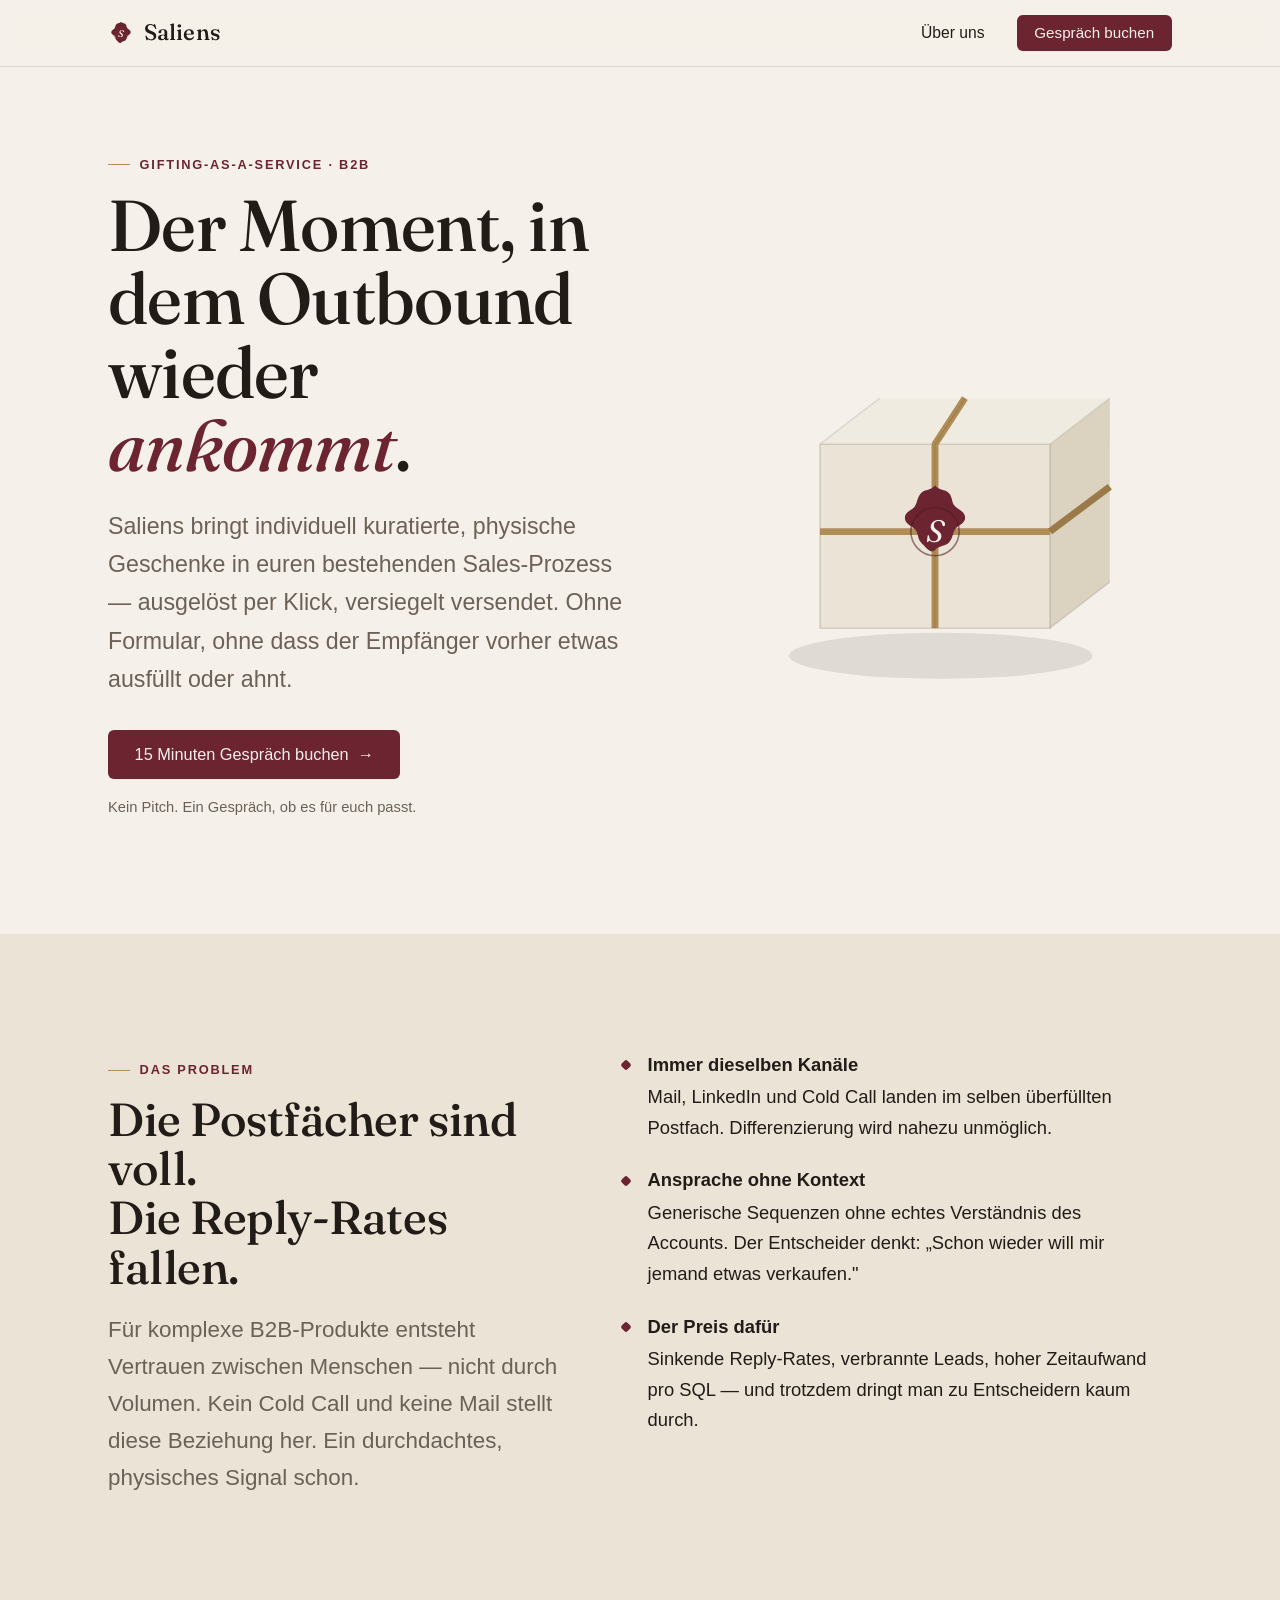
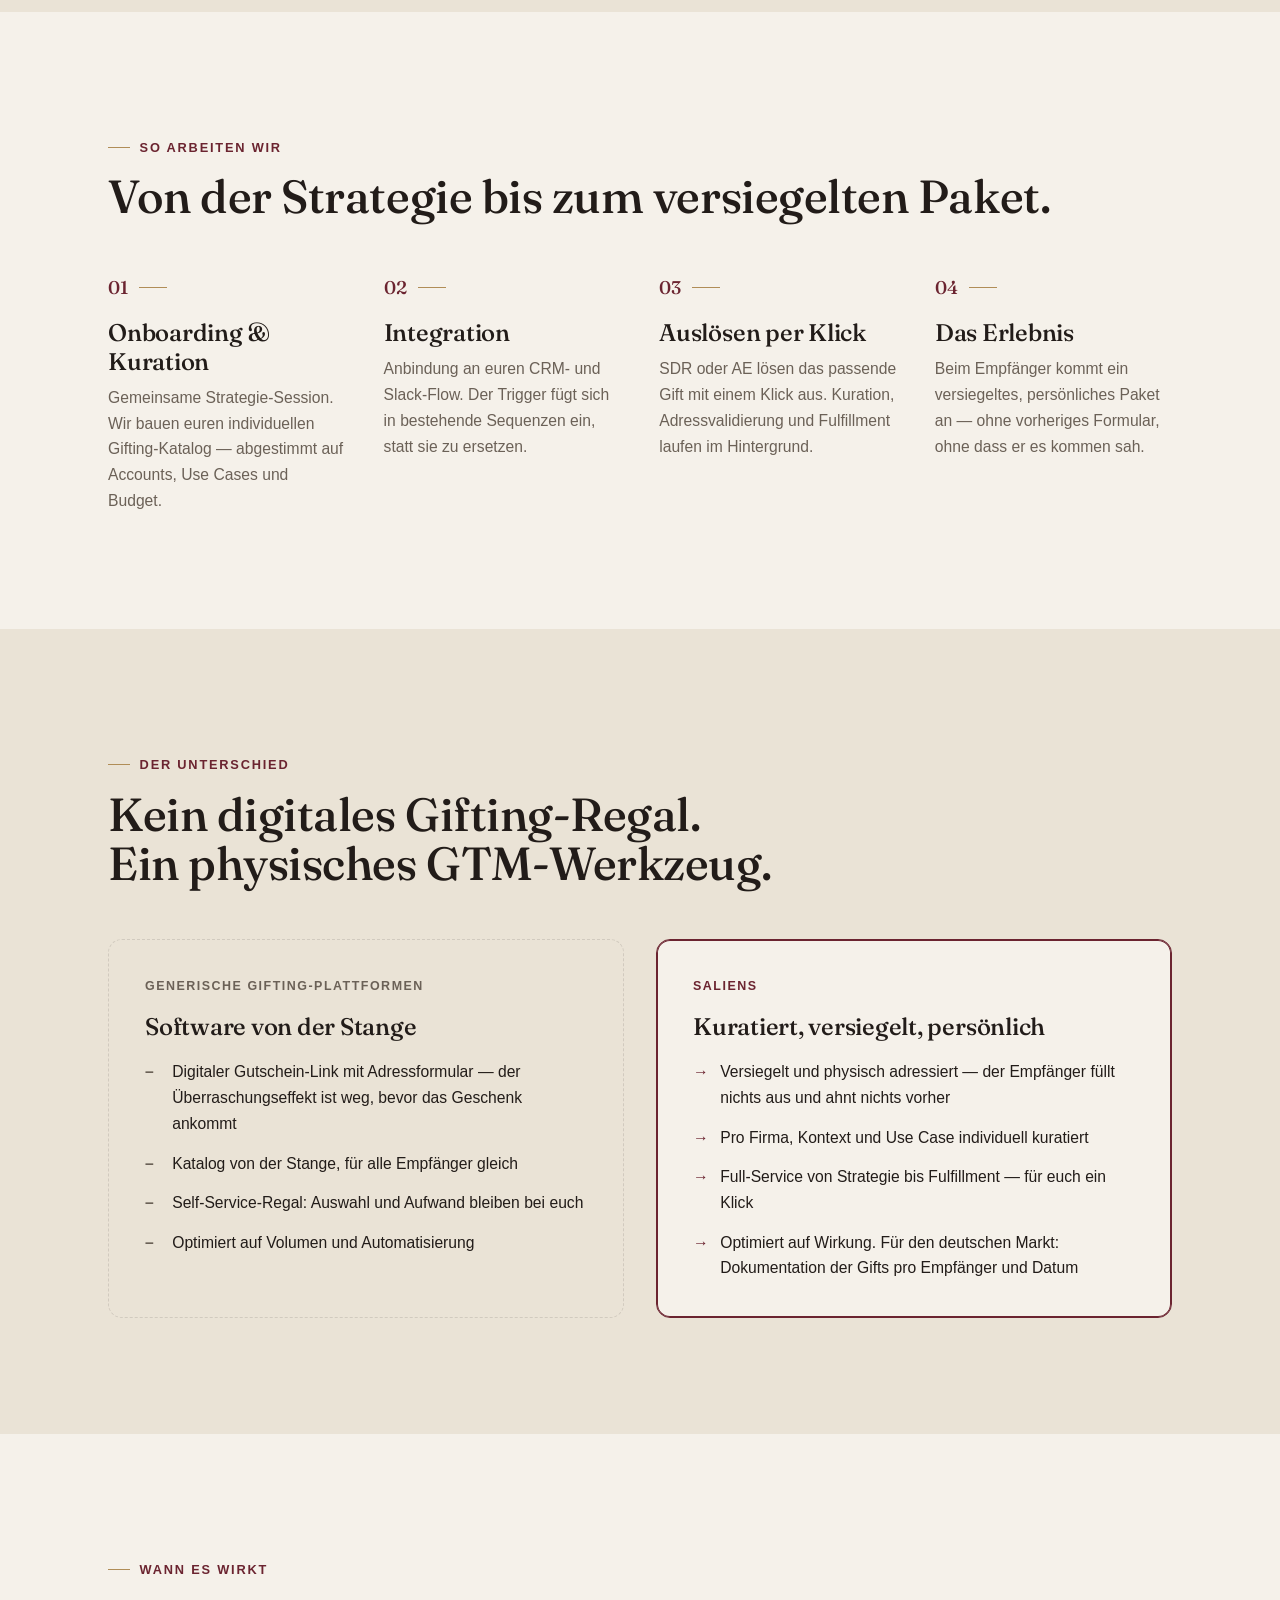
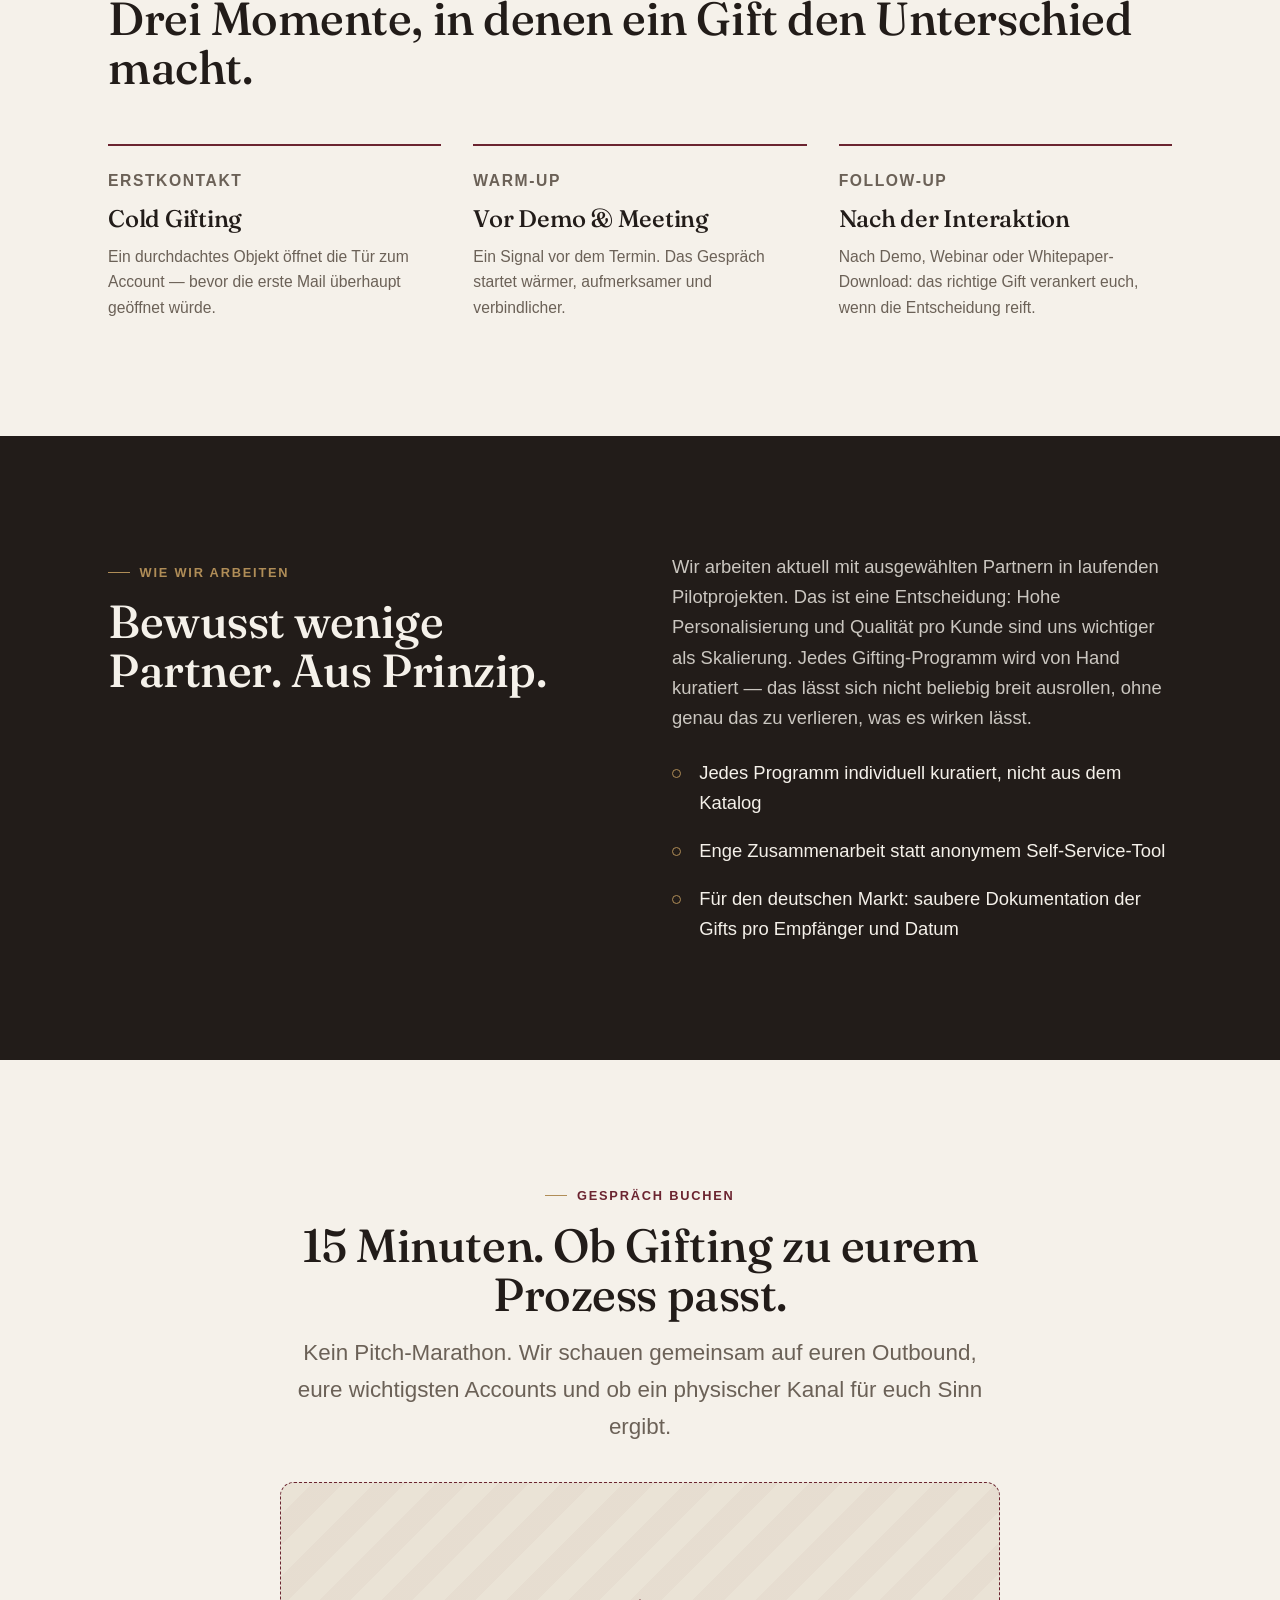
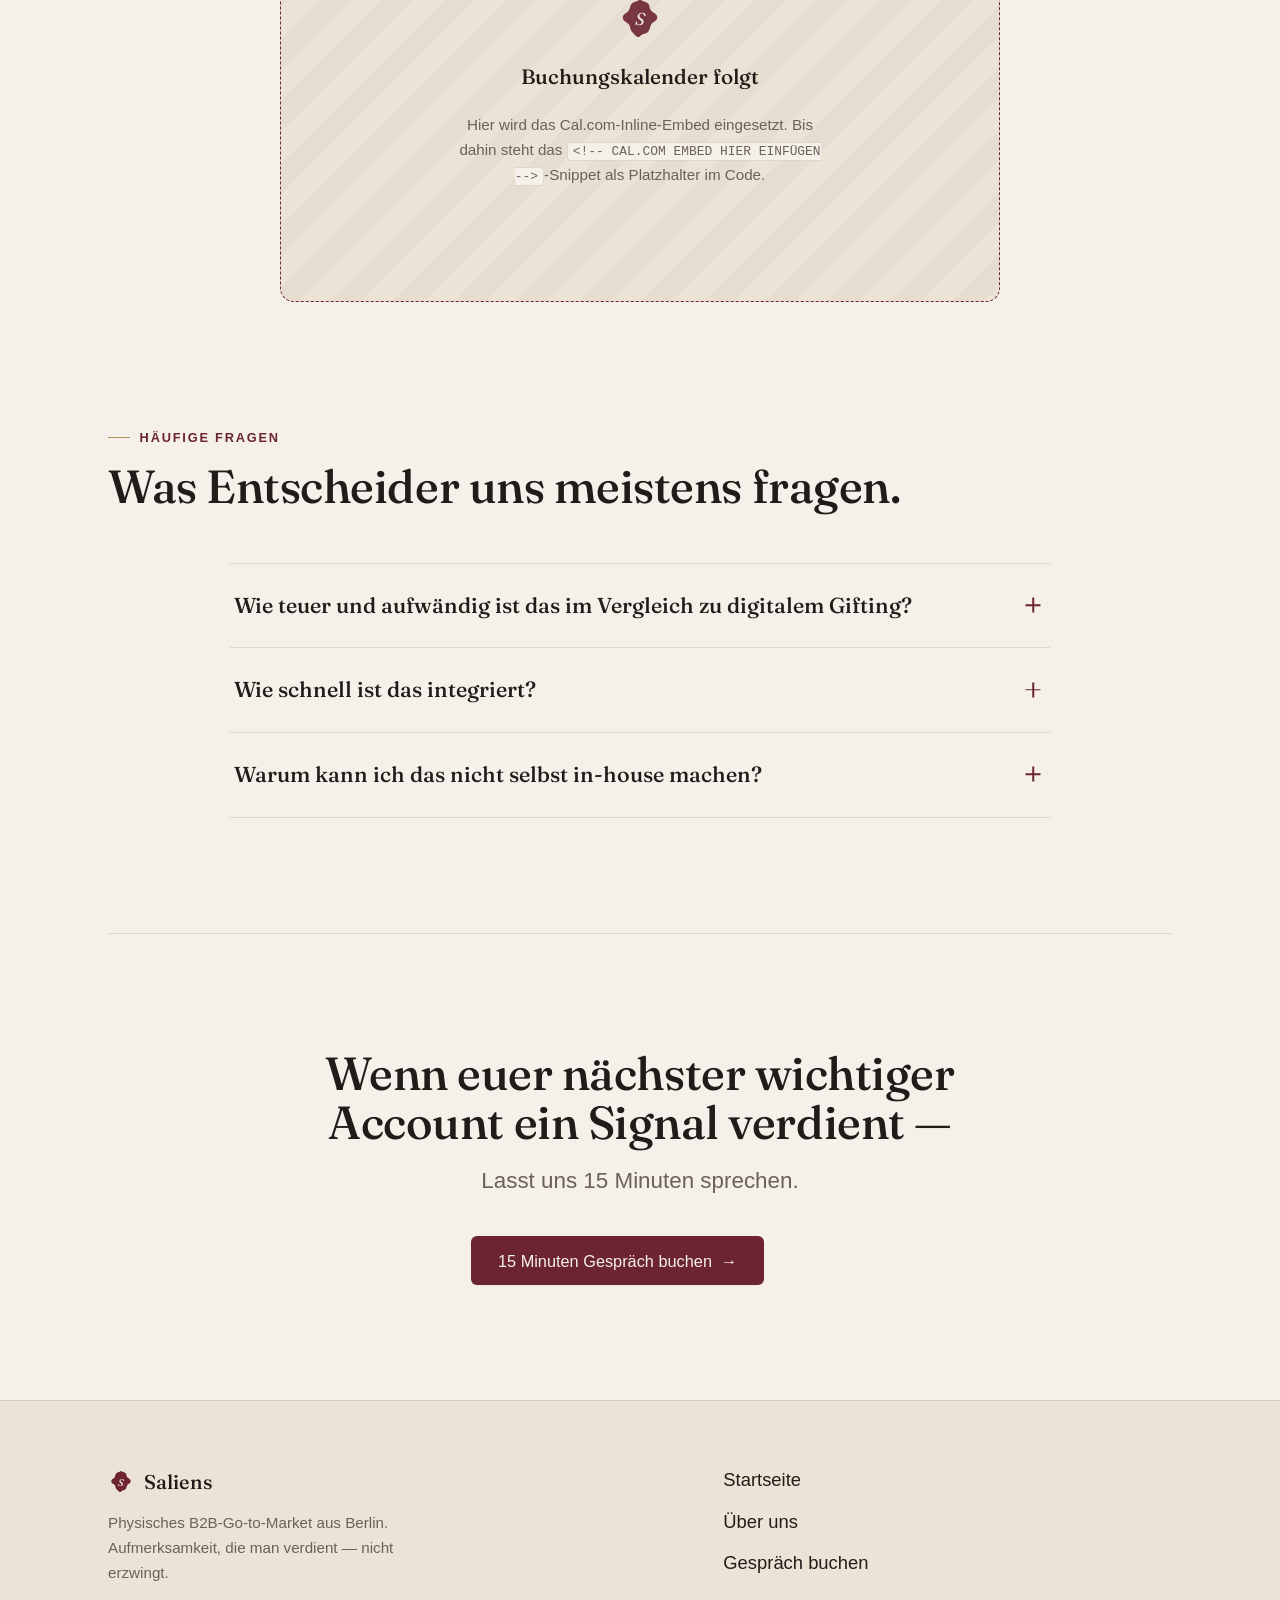
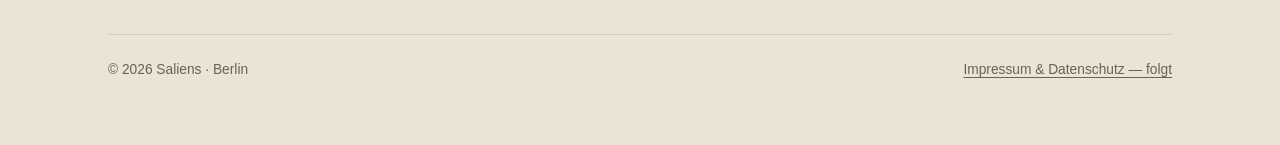
==== index.html @ 718ac308 "Saliens Gifting-as-a-Service Landingpage (statisch, noindex) - index.html: Landingpage mit Hero, Pro" ====
<!DOCTYPE html>
<html lang="de">
<head>
  <meta charset="UTF-8">
  <meta name="viewport" content="width=device-width, initial-scale=1">
  <meta name="robots" content="noindex,nofollow">
  <title>Saliens — Gifting-as-a-Service für B2B</title>
  <meta name="description" content="Individuell kuratierte, physische Geschenke, eingebettet in euren Sales-Prozess. Ausgelöst per Klick, versiegelt versendet — ohne Formular, ohne dass der Empfänger etwas ahnt.">

  <link rel="icon" href="favicon.svg" type="image/svg+xml">

  <!-- Fonts: Fraunces (Headlines) + General Sans (Body/CTA) -->
  <link rel="preconnect" href="https://fonts.googleapis.com">
  <link rel="preconnect" href="https://fonts.gstatic.com" crossorigin>
  <link rel="preconnect" href="https://api.fontshare.com">
  <link href="https://fonts.googleapis.com/css2?family=Fraunces:opsz,wght@9..144,400;9..144,500&display=swap" rel="stylesheet">
  <link href="https://api.fontshare.com/v2/css?f[]=general-sans@400,500,600&display=swap" rel="stylesheet">

  <link rel="stylesheet" href="styles.css">
</head>
<body>

  <!-- ============================================================ HEADER -->
  <header class="site-header">
    <div class="container site-header__inner">
      <a class="brand" href="/" aria-label="Saliens — Startseite">
        <svg class="brand__seal" viewBox="0 0 64 64" aria-hidden="true">
          <path fill="#6B2430" d="M32 4c3 4 8 3 11 6s2 8 5 11 8 4 8 9-6 6-8 9-2 8-5 11-8 2-11 6-8-3-11-6-2-8-5-11-8-4-8-9 6-6 8-9 2-8 5-11 8-2 11-6z"/>
          <circle cx="32" cy="32" r="19" fill="none" stroke="#4E1A23" stroke-width="1.4" opacity="0.5"/>
          <text x="32" y="41" text-anchor="middle" font-family="Fraunces, Georgia, serif" font-size="24" font-style="italic" fill="#F5F1EA">S</text>
        </svg>
        Saliens
      </a>
      <nav class="nav" aria-label="Hauptnavigation">
        <a class="nav__link nav__link--about" href="/about">Über uns</a>
        <a class="btn" href="#gespraech">Gespräch buchen</a>
      </nav>
    </div>
  </header>

  <main>

    <!-- ============================================================== HERO -->
    <section class="hero">
      <div class="container hero__grid">
        <div class="hero__content">
          <p class="eyebrow reveal reveal--1">Gifting-as-a-Service · B2B</p>
          <h1 class="hero__title reveal reveal--2">Der Moment, in dem Outbound wieder <span class="accent">ankommt</span>.</h1>
          <p class="hero__sub reveal reveal--3">
            Saliens bringt individuell kuratierte, physische Geschenke in euren
            bestehenden Sales-Prozess — ausgelöst per Klick, versiegelt versendet.
            Ohne Formular, ohne dass der Empfänger vorher etwas ausfüllt oder ahnt.
          </p>
          <div class="hero__actions reveal reveal--4">
            <a class="btn" href="#gespraech">
              15 Minuten Gespräch buchen
              <span class="btn-arrow" aria-hidden="true">→</span>
            </a>
            <p class="hero__note">Kein Pitch. Ein Gespräch, ob es für euch passt.</p>
          </div>
        </div>

        <!-- Signatur-Objekt: versiegeltes Kraftpaket (ersetzt Produktfoto,
             sobald echte Unboxing-Fotos vorliegen — siehe /assets-Hinweis) -->
        <div class="hero__figure reveal reveal--3" aria-hidden="true">
          <svg viewBox="0 0 400 400" xmlns="http://www.w3.org/2000/svg">
            <!-- Schatten -->
            <ellipse cx="205" cy="352" rx="132" ry="20" fill="#221C19" opacity="0.10"/>
            <!-- rechte Seitenfläche -->
            <path d="M300 168 L352 128 L352 288 L300 328 Z" fill="#DCD2C0"/>
            <!-- Deckelfläche -->
            <path d="M100 168 L152 128 L352 128 L300 168 Z" fill="#F0EBE0"/>
            <!-- Frontfläche -->
            <path d="M100 168 L300 168 L300 328 L100 328 Z" fill="#EAE3D6"/>
            <!-- Kanten -->
            <path d="M100 168 L300 168 L300 328 L100 328 Z" fill="none" stroke="#221C19" stroke-opacity="0.14" stroke-width="1.4"/>
            <path d="M300 168 L352 128 M300 328 L352 288 M100 168 L152 128" stroke="#221C19" stroke-opacity="0.10" stroke-width="1.4"/>
            <!-- Messing-Kordel: vertikal (Deckel + Front) -->
            <path d="M226 128 L200 168 L200 328" fill="none" stroke="#B08D57" stroke-width="6" stroke-linejoin="round"/>
            <path d="M226 128 L200 168 L200 328" fill="none" stroke="#9a7a48" stroke-width="1.4" stroke-opacity="0.6"/>
            <!-- Messing-Kordel: horizontal über Front -->
            <path d="M100 244 L300 244" fill="none" stroke="#B08D57" stroke-width="6"/>
            <path d="M300 244 L352 205" fill="none" stroke="#9a7a48" stroke-width="6"/>
            <!-- Wachssiegel am Kreuzungspunkt -->
            <g transform="translate(200 244)">
              <path fill="#6B2430" d="M0 -40c3.4 4.4 8.6 3.2 12 6.4s2.2 8.6 5.6 11.8 8.6 4.4 8.6 9.8-6.4 6.6-8.6 9.8-2.2 8.6-5.6 11.8-8.6 2.2-12 6.4-8.6-3.2-12-6.4-2.2-8.6-5.6-11.8-8.6-4.4-8.6-9.8 6.4-6.6 8.6-9.8 2.2-8.6 5.6-11.8 8.6-2 12-6.4z"/>
              <circle r="21" fill="none" stroke="#4E1A23" stroke-width="1.4" opacity="0.55"/>
              <text x="0" y="9" text-anchor="middle" font-family="Fraunces, Georgia, serif" font-size="27" font-style="italic" fill="#F5F1EA">S</text>
            </g>
          </svg>
        </div>
      </div>
    </section>

    <!-- ==================================================== PROBLEM-FRAMING -->
    <section class="problem">
      <div class="container">
        <div class="problem__grid">
          <div class="section-head" style="margin:0">
            <p class="eyebrow">Das Problem</p>
            <h2>Die Postfächer sind voll.<br>Die Reply-Rates fallen.</h2>
            <p class="lede" style="margin-top:1.25rem">
              Für komplexe B2B-Produkte entsteht Vertrauen zwischen Menschen —
              nicht durch Volumen. Kein Cold Call und keine Mail stellt diese
              Beziehung her. Ein durchdachtes, physisches Signal schon.
            </p>
          </div>
          <ul class="problem__list">
            <li>
              <strong>Immer dieselben Kanäle</strong>
              Mail, LinkedIn und Cold Call landen im selben überfüllten Postfach. Differenzierung wird nahezu unmöglich.
            </li>
            <li>
              <strong>Ansprache ohne Kontext</strong>
              Generische Sequenzen ohne echtes Verständnis des Accounts. Der Entscheider denkt: „Schon wieder will mir jemand etwas verkaufen."
            </li>
            <li>
              <strong>Der Preis dafür</strong>
              Sinkende Reply-Rates, verbrannte Leads, hoher Zeitaufwand pro SQL — und trotzdem dringt man zu Entscheidern kaum durch.
            </li>
          </ul>
        </div>
      </div>
    </section>

    <!-- ======================================================= HOW IT WORKS -->
    <section class="section" id="ablauf">
      <div class="container">
        <div class="section-head">
          <p class="eyebrow">So arbeiten wir</p>
          <h2>Von der Strategie bis zum versiegelten Paket.</h2>
        </div>
        <ol class="steps">
          <li class="step">
            <div class="step__num">01</div>
            <h3>Onboarding &amp; Kuration</h3>
            <p>Gemeinsame Strategie-Session. Wir bauen euren individuellen Gifting-Katalog — abgestimmt auf Accounts, Use Cases und Budget.</p>
          </li>
          <li class="step">
            <div class="step__num">02</div>
            <h3>Integration</h3>
            <p>Anbindung an euren CRM- und Slack-Flow. Der Trigger fügt sich in bestehende Sequenzen ein, statt sie zu ersetzen.</p>
          </li>
          <li class="step">
            <div class="step__num">03</div>
            <h3>Auslösen per Klick</h3>
            <p>SDR oder AE lösen das passende Gift mit einem Klick aus. Kuration, Adressvalidierung und Fulfillment laufen im Hintergrund.</p>
          </li>
          <li class="step">
            <div class="step__num">04</div>
            <h3>Das Erlebnis</h3>
            <p>Beim Empfänger kommt ein versiegeltes, persönliches Paket an — ohne vorheriges Formular, ohne dass er es kommen sah.</p>
          </li>
        </ol>
      </div>
    </section>

    <!-- ===================================================== DIFFERENZIERUNG -->
    <section class="compare">
      <div class="container">
        <div class="section-head">
          <p class="eyebrow">Der Unterschied</p>
          <h2>Kein digitales Gifting-Regal.<br>Ein physisches GTM-Werkzeug.</h2>
        </div>
        <div class="compare__grid">
          <div class="compare__card compare__card--them">
            <span class="compare__tag">Generische Gifting-Plattformen</span>
            <h3>Software von der Stange</h3>
            <ul class="compare__points">
              <li>Digitaler Gutschein-Link mit Adressformular — der Überraschungseffekt ist weg, bevor das Geschenk ankommt</li>
              <li>Katalog von der Stange, für alle Empfänger gleich</li>
              <li>Self-Service-Regal: Auswahl und Aufwand bleiben bei euch</li>
              <li>Optimiert auf Volumen und Automatisierung</li>
            </ul>
          </div>
          <div class="compare__card compare__card--us">
            <span class="compare__tag">Saliens</span>
            <h3>Kuratiert, versiegelt, persönlich</h3>
            <ul class="compare__points">
              <li>Versiegelt und physisch adressiert — der Empfänger füllt nichts aus und ahnt nichts vorher</li>
              <li>Pro Firma, Kontext und Use Case individuell kuratiert</li>
              <li>Full-Service von Strategie bis Fulfillment — für euch ein Klick</li>
              <li>Optimiert auf Wirkung. Für den deutschen Markt: Dokumentation der Gifts pro Empfänger und Datum</li>
            </ul>
          </div>
        </div>
      </div>
    </section>

    <!-- ========================================================== USE CASES -->
    <section class="section" id="use-cases">
      <div class="container">
        <div class="section-head">
          <p class="eyebrow">Wann es wirkt</p>
          <h2>Drei Momente, in denen ein Gift den Unterschied macht.</h2>
        </div>
        <ul class="cases">
          <li class="case">
            <p class="case__kicker">Erstkontakt</p>
            <h3>Cold Gifting</h3>
            <p>Ein durchdachtes Objekt öffnet die Tür zum Account — bevor die erste Mail überhaupt geöffnet würde.</p>
          </li>
          <li class="case">
            <p class="case__kicker">Warm-up</p>
            <h3>Vor Demo &amp; Meeting</h3>
            <p>Ein Signal vor dem Termin. Das Gespräch startet wärmer, aufmerksamer und verbindlicher.</p>
          </li>
          <li class="case">
            <p class="case__kicker">Follow-up</p>
            <h3>Nach der Interaktion</h3>
            <p>Nach Demo, Webinar oder Whitepaper-Download: das richtige Gift verankert euch, wenn die Entscheidung reift.</p>
          </li>
        </ul>
      </div>
    </section>

    <!-- ============================================================== PROOF -->
    <section class="proof">
      <div class="container">
        <div class="proof__grid">
          <div class="section-head" style="margin:0">
            <p class="eyebrow">Wie wir arbeiten</p>
            <h2>Bewusst wenige Partner. Aus Prinzip.</h2>
          </div>
          <div>
            <p>
              Wir arbeiten aktuell mit ausgewählten Partnern in laufenden Pilotprojekten.
              Das ist eine Entscheidung: Hohe Personalisierung und Qualität pro Kunde sind
              uns wichtiger als Skalierung. Jedes Gifting-Programm wird von Hand kuratiert —
              das lässt sich nicht beliebig breit ausrollen, ohne genau das zu verlieren,
              was es wirken lässt.
            </p>
            <ul class="proof__points">
              <li>Jedes Programm individuell kuratiert, nicht aus dem Katalog</li>
              <li>Enge Zusammenarbeit statt anonymem Self-Service-Tool</li>
              <li>Für den deutschen Markt: saubere Dokumentation der Gifts pro Empfänger und Datum</li>
            </ul>
          </div>
        </div>
      </div>
    </section>

    <!-- ===================================================== ANGEBOT / CTA -->
    <section class="section cta" id="gespraech">
      <div class="container">
        <div class="cta__inner">
          <p class="eyebrow" style="justify-content:center">Gespräch buchen</p>
          <h2>15 Minuten. Ob Gifting zu eurem Prozess passt.</h2>
          <p class="lede">
            Kein Pitch-Marathon. Wir schauen gemeinsam auf euren Outbound, eure
            wichtigsten Accounts und ob ein physischer Kanal für euch Sinn ergibt.
          </p>
        </div>

        <!-- ============================================================= -->
        <!-- CAL.COM EMBED HIER EINFÜGEN                                    -->
        <!-- Den folgenden Platzhalter-Container komplett durch das echte  -->
        <!-- Cal.com-Embed-Snippet ersetzen, sobald der Account steht.     -->
        <!-- (Inline-Embed empfohlen, damit die Buchung ohne Klick sichtbar -->
        <!--  auf der Seite liegt.) Derselbe Embed gehört auch auf          -->
        <!--  about.html an die dortige CTA-Stelle.                         -->
        <!-- ============================================================= -->
        <div class="cal-embed" id="cal-placeholder" role="note" aria-label="Buchungskalender – wird nachgereicht">
          <svg class="cal-embed__seal" viewBox="0 0 64 64" aria-hidden="true">
            <path fill="#6B2430" d="M32 4c3 4 8 3 11 6s2 8 5 11 8 4 8 9-6 6-8 9-2 8-5 11-8 2-11 6-8-3-11-6-2-8-5-11-8-4-8-9 6-6 8-9 2-8 5-11 8-2 11-6z"/>
            <text x="32" y="41" text-anchor="middle" font-family="Fraunces, Georgia, serif" font-size="24" font-style="italic" fill="#F5F1EA">S</text>
          </svg>
          <span class="cal-embed__title">Buchungskalender folgt</span>
          <p>Hier wird das Cal.com-Inline-Embed eingesetzt. Bis dahin steht das <code>&lt;!-- CAL.COM EMBED HIER EINFÜGEN --&gt;</code>-Snippet als Platzhalter im Code.</p>
        </div>
      </div>
    </section>

    <!-- ================================================================ FAQ -->
    <section class="section" id="faq">
      <div class="container">
        <div class="section-head">
          <p class="eyebrow">Häufige Fragen</p>
          <h2>Was Entscheider uns meistens fragen.</h2>
        </div>
        <div class="faq">
          <details class="faq__item">
            <summary class="faq__q">
              Wie teuer und aufwändig ist das im Vergleich zu digitalem Gifting?
              <span class="faq__icon" aria-hidden="true"></span>
            </summary>
            <div class="faq__a">
              <p>
                Für euren SDR oder AE ist es deutlich weniger aufwändig: kein Geschenk
                auswählen, kein digitaler Link, den jemand versenden muss. Ein Klick als
                Signal reicht — alles andere, von der Kuration über die Adressvalidierung
                bis zum Fulfillment, läuft im Hintergrund bei uns.
              </p>
            </div>
          </details>
          <details class="faq__item">
            <summary class="faq__q">
              Wie schnell ist das integriert?
              <span class="faq__icon" aria-hidden="true"></span>
            </summary>
            <div class="faq__a">
              <p>
                Das Onboarding dauert typischerweise wenige Tage. Das größte Bottleneck
                ist gelegentlich das Sourcing einzelner Gift-Bestandteile — besonders bei
                individuellen Personalisierungen kann das ein bis zwei Wochen brauchen.
                Der Trigger selbst ist schnell an euren bestehenden Flow angebunden.
              </p>
            </div>
          </details>
          <details class="faq__item">
            <summary class="faq__q">
              Warum kann ich das nicht selbst in-house machen?
              <span class="faq__icon" aria-hidden="true"></span>
            </summary>
            <div class="faq__a">
              <p>
                Könnt ihr natürlich. Erfahrungsgemäß ist Gifting für viele Unternehmen
                aber ein langer, nerviger Prozess, für den intern keine Kapazität da ist.
                Unser bestehendes Playbook und die Integration geben eurem Vertrieb und
                Marketing die Zeit zurück für die Kernarbeit — das Verkaufen selbst.
              </p>
            </div>
          </details>
        </div>
      </div>
    </section>

    <!-- ========================================================= SCHLUSS-CTA -->
    <section class="section cta" style="padding-top:0">
      <div class="container">
        <hr class="rule" style="margin-bottom:var(--section-y)">
        <div class="cta__inner">
          <h2>Wenn euer nächster wichtiger Account ein Signal verdient —</h2>
          <p class="lede">Lasst uns 15 Minuten sprechen.</p>
          <p style="margin-top:2rem">
            <a class="btn" href="#gespraech">
              15 Minuten Gespräch buchen
              <span class="btn-arrow" aria-hidden="true">→</span>
            </a>
          </p>
        </div>
      </div>
    </section>

  </main>

  <!-- ============================================================== FOOTER -->
  <footer class="site-footer">
    <div class="container">
      <div class="site-footer__grid">
        <div>
          <a class="brand" href="/" aria-label="Saliens — Startseite">
            <svg class="brand__seal" viewBox="0 0 64 64" aria-hidden="true">
              <path fill="#6B2430" d="M32 4c3 4 8 3 11 6s2 8 5 11 8 4 8 9-6 6-8 9-2 8-5 11-8 2-11 6-8-3-11-6-2-8-5-11-8-4-8-9 6-6 8-9 2-8 5-11 8-2 11-6z"/>
              <text x="32" y="41" text-anchor="middle" font-family="Fraunces, Georgia, serif" font-size="24" font-style="italic" fill="#F5F1EA">S</text>
            </svg>
            Saliens
          </a>
          <p class="footer__tag">Physisches B2B-Go-to-Market aus Berlin. Aufmerksamkeit, die man verdient — nicht erzwingt.</p>
        </div>
        <nav class="footer__nav" aria-label="Footer-Navigation">
          <a href="/">Startseite</a>
          <a href="/about">Über uns</a>
          <a href="#gespraech">Gespräch buchen</a>
        </nav>
      </div>
      <div class="footer__legal">
        <span>© <span data-year>2026</span> Saliens · Berlin</span>
        <!-- TODO(Max prüfen): Impressum/Datenschutz-Link ergänzen, sobald die
             Rechtstexte stehen — für eine öffentlich erreichbare Seite in DE Pflicht. -->
        <span><a href="#" aria-disabled="true">Impressum &amp; Datenschutz — folgt</a></span>
      </div>
    </div>
  </footer>

  <script src="app.js"></script>
</body>
</html>
---- styles.css ----
/* =========================================================================
   Saliens — Gifting-as-a-Service · Design System
   Palette abgeleitet aus der physischen Gifting-Metapher:
   Naturpapier/Karton = Verpackung, Siegellack = Wachssiegel, Messing = Band.
   ========================================================================= */

:root {
  /* Farben */
  --paper:      #F5F1EA;  /* Haupt-Hintergrund */
  --karton:     #EAE3D6;  /* dezente Flächen, sekundäre Karten */
  --ink:        #221C19;  /* Haupttext */
  --ink-soft:   #6b6157;  /* Sekundärtext (AA-geprüft, ~5.4:1 auf Paper) */
  --wax:        #6B2430;  /* Primärakzent: CTA, Links, Hervorhebung */
  --wax-deep:   #4E1A23;  /* Hover für Siegellack */
  --brass:      #B08D57;  /* Sekundärakzent, sehr sparsam, nur Details */

  --hairline:   rgba(34, 28, 25, 0.12);
  --hairline-strong: rgba(34, 28, 25, 0.20);

  /* Typografie */
  --serif: "Fraunces", Georgia, "Times New Roman", serif;
  --sans:  "General Sans", -apple-system, BlinkMacSystemFont, "Segoe UI", Helvetica, Arial, sans-serif;

  /* Maße */
  --measure: 66ch;
  --container: 1160px;
  --radius: 6px;
  --radius-lg: 14px;

  /* Fließende Section-Abstände */
  --section-y: clamp(4.5rem, 9vw, 8.5rem);
  --gap: clamp(1.5rem, 3vw, 2.5rem);
}

/* ------------------------------------------------------------------ Reset */
*, *::before, *::after { box-sizing: border-box; }
html { -webkit-text-size-adjust: 100%; scroll-behavior: smooth; }
@media (prefers-reduced-motion: reduce) {
  html { scroll-behavior: auto; }
}

body {
  margin: 0;
  background: var(--paper);
  color: var(--ink);
  font-family: var(--sans);
  font-size: clamp(1.02rem, 0.98rem + 0.25vw, 1.15rem);
  line-height: 1.65;
  font-weight: 400;
  -webkit-font-smoothing: antialiased;
  text-rendering: optimizeLegibility;
}

img, svg { display: block; max-width: 100%; }
h1, h2, h3 { margin: 0; font-weight: 500; }

/* --------------------------------------------------------------- Headings */
h1, h2, h3 {
  font-family: var(--serif);
  font-optical-sizing: auto;
  letter-spacing: -0.01em;
  color: var(--ink);
  line-height: 1.08;
}
h1 {
  font-size: clamp(2.5rem, 1.6rem + 4vw, 4.5rem);
  font-weight: 500;
  line-height: 1.02;
}
h2 {
  font-size: clamp(1.85rem, 1.3rem + 2.4vw, 2.9rem);
  line-height: 1.06;
}
h3 {
  font-size: clamp(1.2rem, 1.05rem + 0.7vw, 1.5rem);
  line-height: 1.2;
}

p { margin: 0 0 1.1rem; max-width: var(--measure); }
p:last-child { margin-bottom: 0; }

a { color: var(--wax); text-decoration-thickness: 1px; text-underline-offset: 3px; }
a:hover { color: var(--wax-deep); }

strong { font-weight: 600; }

/* ----------------------------------------------------------------- Layout */
.container {
  width: 100%;
  max-width: var(--container);
  margin-inline: auto;
  padding-inline: clamp(1.25rem, 5vw, 3rem);
}

.section { padding-block: var(--section-y); }
.section + .section { padding-top: 0; }

.section-head { margin-bottom: clamp(2rem, 4vw, 3.25rem); }
.eyebrow {
  font-family: var(--sans);
  font-size: 0.8rem;
  font-weight: 600;
  letter-spacing: 0.14em;
  text-transform: uppercase;
  color: var(--wax);
  margin: 0 0 0.9rem;
  display: inline-flex;
  align-items: center;
  gap: 0.6rem;
}
.eyebrow::before {
  content: "";
  width: 22px;
  height: 1px;
  background: var(--brass);
}
.lede {
  font-size: clamp(1.15rem, 1.05rem + 0.5vw, 1.4rem);
  color: var(--ink-soft);
  max-width: 60ch;
}

/* ---------------------------------------------------------- Focus (a11y) */
:where(a, button, summary, [tabindex]):focus-visible {
  outline: 2.5px solid var(--wax);
  outline-offset: 3px;
  border-radius: 3px;
}

/* ---------------------------------------------------------------- Buttons */
.btn {
  --btn-bg: var(--wax);
  --btn-fg: var(--paper);
  display: inline-flex;
  align-items: center;
  justify-content: center;
  gap: 0.55rem;
  font-family: var(--sans);
  font-weight: 500;
  font-size: 1.02rem;
  line-height: 1;
  padding: 0.95rem 1.6rem;
  color: var(--btn-fg);
  background: var(--btn-bg);
  border: 1px solid transparent;
  border-radius: var(--radius);
  text-decoration: none;
  cursor: pointer;
  transition: background-color 160ms ease, transform 160ms ease, box-shadow 160ms ease;
  box-shadow: 0 1px 0 rgba(34, 28, 25, 0.04);
}
.btn:hover { background: var(--wax-deep); color: var(--paper); transform: translateY(-1px); }
.btn:active { transform: translateY(0); }
.btn .btn-arrow { transition: transform 160ms ease; }
.btn:hover .btn-arrow { transform: translateX(3px); }

.btn--ghost {
  background: transparent;
  color: var(--wax);
  border-color: var(--hairline-strong);
}
.btn--ghost:hover { background: var(--karton); color: var(--wax-deep); transform: translateY(-1px); }

.textlink {
  font-weight: 500;
  color: var(--wax);
  text-decoration: underline;
  text-decoration-color: var(--hairline-strong);
}
.textlink:hover { text-decoration-color: currentColor; }

@media (prefers-reduced-motion: reduce) {
  .btn, .btn:hover, .btn .btn-arrow, .btn:hover .btn-arrow { transition: none; transform: none; }
}

/* ----------------------------------------------------------------- Header */
.site-header {
  position: sticky;
  top: 0;
  z-index: 50;
  background: color-mix(in srgb, var(--paper) 88%, transparent);
  backdrop-filter: saturate(140%) blur(10px);
  border-bottom: 1px solid var(--hairline);
}
.site-header__inner {
  display: flex;
  align-items: center;
  justify-content: space-between;
  gap: 1rem;
  padding-block: 0.9rem;
}
.brand {
  font-family: var(--serif);
  font-weight: 500;
  font-size: 1.4rem;
  letter-spacing: 0.01em;
  color: var(--ink);
  text-decoration: none;
  display: inline-flex;
  align-items: center;
  gap: 0.6rem;
}
.brand:hover { color: var(--ink); }
.brand__seal { width: 26px; height: 26px; flex: none; }
.nav { display: flex; align-items: center; gap: clamp(1rem, 2.5vw, 2rem); }
.nav__link {
  font-weight: 500;
  color: var(--ink);
  text-decoration: none;
  font-size: 0.98rem;
}
.nav__link:hover { color: var(--wax); }
.nav .btn { padding: 0.6rem 1.05rem; font-size: 0.95rem; }

@media (max-width: 560px) {
  .nav__link--about { display: none; } /* Über uns bleibt im Footer erreichbar */
}

/* ------------------------------------------------------------------- Hero */
.hero { padding-top: clamp(3rem, 6vw, 5.5rem); padding-bottom: var(--section-y); }
.hero__grid {
  display: grid;
  grid-template-columns: 1.05fr 0.95fr;
  align-items: center;
  gap: clamp(2rem, 5vw, 5rem);
}
.hero__title { margin-bottom: 1.5rem; }
.hero__title .accent { color: var(--wax); font-style: italic; }
.hero__sub {
  font-size: clamp(1.15rem, 1.05rem + 0.55vw, 1.45rem);
  color: var(--ink-soft);
  max-width: 46ch;
  margin-bottom: 2rem;
}
.hero__actions { display: flex; flex-wrap: wrap; align-items: center; gap: 1rem 1.4rem; }
.hero__note { font-size: 0.92rem; color: var(--ink-soft); margin: 0; }
.hero__figure { display: flex; justify-content: center; }
.hero__figure svg { width: min(100%, 460px); height: auto; }

@media (max-width: 860px) {
  .hero__grid { grid-template-columns: 1fr; gap: 2.5rem; }
  .hero__figure { order: -1; }
  .hero__figure svg { width: min(78%, 340px); }
}

/* ----------------------------------------------------------------- Rhythm */
.rule { border: 0; border-top: 1px solid var(--hairline); margin: 0; }

/* --------------------------------------------------------- Problem-Framing */
.problem { background: var(--karton); }
.problem .container { padding-block: var(--section-y); }
.problem__grid {
  display: grid;
  grid-template-columns: 0.9fr 1.1fr;
  gap: clamp(2rem, 5vw, 4.5rem);
  align-items: start;
}
.problem__list { list-style: none; margin: 0; padding: 0; display: grid; gap: 1.4rem; }
.problem__list li {
  padding-left: 1.6rem;
  position: relative;
  color: var(--ink);
  max-width: 52ch;
}
.problem__list li::before {
  content: "";
  position: absolute;
  left: 0; top: 0.62em;
  width: 8px; height: 8px;
  background: var(--wax);
  border-radius: 2px;
  transform: rotate(45deg);
}
.problem__list li strong { display: block; margin-bottom: 0.15rem; }
@media (max-width: 760px) { .problem__grid { grid-template-columns: 1fr; gap: 1.75rem; } }

/* ------------------------------------------------------------ How it works */
.steps {
  list-style: none;
  margin: 0; padding: 0;
  display: grid;
  grid-template-columns: repeat(4, 1fr);
  gap: clamp(1.5rem, 3vw, 2.5rem);
  counter-reset: step;
}
.step { position: relative; }
.step__num {
  font-family: var(--serif);
  font-weight: 500;
  font-size: 1.15rem;
  color: var(--wax);
  display: inline-flex;
  align-items: center;
  gap: 0.7rem;
  margin-bottom: 1rem;
}
.step__num::after {
  content: "";
  flex: 1;
  height: 1px;
  background: var(--brass);
  min-width: 28px;
}
.step h3 { margin-bottom: 0.5rem; }
.step p { color: var(--ink-soft); font-size: 0.98rem; }
@media (max-width: 900px) { .steps { grid-template-columns: repeat(2, 1fr); gap: 2.25rem; } }
@media (max-width: 480px) { .steps { grid-template-columns: 1fr; } }

/* ---------------------------------------------------------- Differenzierung */
.compare { background: var(--karton); }
.compare .container { padding-block: var(--section-y); }
.compare__grid { display: grid; grid-template-columns: 1fr 1fr; gap: clamp(1.25rem, 3vw, 2rem); }
.compare__card {
  background: var(--paper);
  border: 1px solid var(--hairline);
  border-radius: var(--radius-lg);
  padding: clamp(1.5rem, 3vw, 2.25rem);
}
.compare__card--them { background: transparent; border-style: dashed; }
.compare__card--us { border-color: var(--wax); box-shadow: 0 0 0 1px var(--wax) inset; }
.compare__tag {
  font-size: 0.78rem;
  font-weight: 600;
  letter-spacing: 0.12em;
  text-transform: uppercase;
  color: var(--ink-soft);
  margin-bottom: 1rem;
  display: block;
}
.compare__card--us .compare__tag { color: var(--wax); }
.compare__card h3 { margin-bottom: 1.1rem; }
.compare__points { list-style: none; margin: 0; padding: 0; display: grid; gap: 0.85rem; }
.compare__points li { padding-left: 1.7rem; position: relative; color: var(--ink); font-size: 0.98rem; }
.compare__points li::before {
  position: absolute; left: 0; top: 0;
  font-family: var(--sans); font-weight: 600;
}
.compare__card--them .compare__points li::before { content: "–"; color: var(--ink-soft); }
.compare__card--us .compare__points li::before { content: "→"; color: var(--wax); }
@media (max-width: 720px) { .compare__grid { grid-template-columns: 1fr; } }

/* --------------------------------------------------------------- Use Cases */
.cases { list-style: none; margin: 0; padding: 0; display: grid; grid-template-columns: repeat(3, 1fr); gap: clamp(1.25rem, 3vw, 2rem); }
.case {
  border-top: 2px solid var(--wax);
  padding-top: 1.4rem;
}
.case__kicker { font-size: 0.82rem; font-weight: 600; letter-spacing: 0.1em; text-transform: uppercase; color: var(--brass); margin-bottom: 0.7rem; }
.case h3 { margin-bottom: 0.6rem; }
.case p { color: var(--ink-soft); font-size: 0.98rem; }
@media (max-width: 820px) { .cases { grid-template-columns: 1fr; gap: 1.75rem; } .case { padding-top: 1.1rem; } }

/* ------------------------------------------------------------------- Proof */
.proof { background: var(--ink); color: var(--paper); }
.proof .container { padding-block: var(--section-y); }
.proof h2 { color: var(--paper); }
.proof .eyebrow { color: var(--brass); }
.proof .eyebrow::before { background: var(--brass); }
.proof__grid { display: grid; grid-template-columns: 1fr 1fr; gap: clamp(2rem, 5vw, 4rem); align-items: start; }
.proof p { color: color-mix(in srgb, var(--paper) 80%, transparent); }
.proof__points { list-style: none; margin: 1.5rem 0 0; padding: 0; display: grid; gap: 1.1rem; }
.proof__points li { padding-left: 1.7rem; position: relative; color: var(--paper); }
.proof__points li::before {
  content: "";
  position: absolute; left: 0; top: 0.6em;
  width: 9px; height: 9px; border-radius: 50%;
  border: 1.5px solid var(--brass);
}
@media (max-width: 760px) { .proof__grid { grid-template-columns: 1fr; gap: 1.5rem; } }

/* --------------------------------------------------------------- CTA block */
.cta { text-align: center; }
.cta__inner { max-width: 720px; margin-inline: auto; }
.cta h2 { margin-bottom: 1rem; }
.cta .lede { margin-inline: auto; margin-bottom: 2.25rem; }

/* Cal.com Embed-Platzhalter */
.cal-embed {
  margin: 0 auto;
  max-width: 720px;
  min-height: 420px;
  border: 1.5px dashed var(--wax);
  border-radius: var(--radius-lg);
  background:
    repeating-linear-gradient(135deg, transparent 0 22px, rgba(107,36,48,0.03) 22px 44px),
    var(--karton);
  display: flex;
  flex-direction: column;
  align-items: center;
  justify-content: center;
  gap: 1.1rem;
  padding: 2.5rem 1.5rem;
  text-align: center;
}
.cal-embed__seal { width: 46px; height: 46px; opacity: 0.9; }
.cal-embed__title { font-family: var(--serif); font-weight: 500; font-size: 1.3rem; color: var(--ink); }
.cal-embed p { color: var(--ink-soft); font-size: 0.95rem; max-width: 44ch; margin: 0; }
.cal-embed code { font-family: ui-monospace, SFMono-Regular, Menlo, monospace; font-size: 0.85em; background: var(--paper); padding: 0.1em 0.4em; border-radius: 4px; border: 1px solid var(--hairline); }
.cal-embed .btn { margin-top: 0.4rem; }

/* --------------------------------------------------------------------- FAQ */
.faq { max-width: 820px; margin-inline: auto; }
.faq__item {
  border-bottom: 1px solid var(--hairline);
}
.faq__item:first-of-type { border-top: 1px solid var(--hairline); }
.faq__q {
  list-style: none;
  cursor: pointer;
  display: flex;
  align-items: flex-start;
  justify-content: space-between;
  gap: 1.5rem;
  padding: 1.5rem 0.25rem;
  font-family: var(--serif);
  font-weight: 500;
  font-size: clamp(1.1rem, 1rem + 0.5vw, 1.35rem);
  color: var(--ink);
}
.faq__q::-webkit-details-marker { display: none; }
.faq__icon { flex: none; width: 26px; height: 26px; position: relative; margin-top: 0.2em; }
.faq__icon::before, .faq__icon::after {
  content: ""; position: absolute; background: var(--wax);
  top: 50%; left: 50%;
  transition: transform 200ms ease;
}
.faq__icon::before { width: 15px; height: 1.5px; transform: translate(-50%, -50%); }
.faq__icon::after  { width: 1.5px; height: 15px; transform: translate(-50%, -50%); }
.faq__item[open] .faq__icon::after { transform: translate(-50%, -50%) scaleY(0); }
.faq__a { padding: 0 0.25rem 1.6rem; }
.faq__a p { color: var(--ink-soft); max-width: 68ch; }
@media (prefers-reduced-motion: reduce) {
  .faq__icon::before, .faq__icon::after { transition: none; }
}

/* ----------------------------------------------------------------- Footer */
.site-footer {
  background: var(--karton);
  border-top: 1px solid var(--hairline);
  padding-block: clamp(3rem, 5vw, 4.5rem);
}
.site-footer__grid {
  display: grid;
  grid-template-columns: 1.3fr 1fr;
  gap: 2rem;
  align-items: start;
}
.site-footer .brand { font-size: 1.25rem; margin-bottom: 0.75rem; }
.footer__tag { color: var(--ink-soft); font-size: 0.95rem; max-width: 40ch; }
.footer__nav { display: flex; flex-direction: column; gap: 0.7rem; }
.footer__nav a { color: var(--ink); text-decoration: none; font-weight: 500; width: max-content; }
.footer__nav a:hover { color: var(--wax); }
.footer__legal {
  margin-top: clamp(2rem, 4vw, 3rem);
  padding-top: 1.5rem;
  border-top: 1px solid var(--hairline);
  display: flex;
  flex-wrap: wrap;
  justify-content: space-between;
  gap: 0.75rem;
  font-size: 0.86rem;
  color: var(--ink-soft);
}
.footer__legal a { color: var(--ink-soft); }
@media (max-width: 620px) { .site-footer__grid { grid-template-columns: 1fr; gap: 1.75rem; } }

/* --------------------------------------------------- About-Seite Spezifika */
.about-hero { padding-top: clamp(3.5rem, 7vw, 6rem); }
.about-hero h1 { max-width: 20ch; margin-bottom: 1.5rem; }
.about-hero .lede { max-width: 54ch; }

.prose { max-width: 68ch; }
.prose h2 { margin-bottom: 1rem; }
.prose h3 { margin-bottom: 0.6rem; }
.prose p { color: var(--ink); }
.prose p + p { margin-top: 0; }

.founder {
  display: grid;
  grid-template-columns: auto 1fr;
  gap: clamp(1.25rem, 3vw, 2.25rem);
  align-items: start;
  background: var(--karton);
  border: 1px solid var(--hairline);
  border-radius: var(--radius-lg);
  padding: clamp(1.75rem, 4vw, 2.75rem);
}
.founder__seal { width: 84px; height: 84px; flex: none; }
.founder__sign { font-family: var(--serif); font-size: 1.2rem; color: var(--ink); margin-top: 1.4rem; }
.founder__role { display: block; font-family: var(--sans); font-size: 0.9rem; color: var(--ink-soft); margin-top: 0.15rem; }
@media (max-width: 560px) { .founder { grid-template-columns: 1fr; } .founder__seal { width: 64px; height: 64px; } }

.beliefs { list-style: none; margin: 0; padding: 0; display: grid; grid-template-columns: repeat(3, 1fr); gap: clamp(1.5rem, 3vw, 2.5rem); }
.belief { border-top: 2px solid var(--wax); padding-top: 1.3rem; }
.belief__n { font-family: var(--serif); font-size: 1.1rem; color: var(--wax); margin-bottom: 0.8rem; }
.belief h3 { margin-bottom: 0.55rem; font-size: 1.2rem; }
.belief p { color: var(--ink-soft); font-size: 0.98rem; }
@media (max-width: 820px) { .beliefs { grid-template-columns: 1fr; gap: 1.75rem; } }

/* Editor-Hinweis: markiert Copy, die noch von dir geprüft werden sollte */
.review-note {
  display: block;
  font-size: 0.8rem;
  color: var(--wax);
  background: rgba(107,36,48,0.06);
  border-left: 2px solid var(--wax);
  padding: 0.35rem 0.7rem;
  margin: 0.6rem 0;
  border-radius: 0 4px 4px 0;
  font-style: italic;
}

/* ----------------------------------------------- Page-Load Reveal (einmal) */
@media (prefers-reduced-motion: no-preference) {
  .reveal {
    opacity: 0;
    transform: translateY(14px);
    animation: reveal-in 720ms cubic-bezier(0.16, 0.84, 0.44, 1) forwards;
  }
  .reveal--1 { animation-delay: 60ms; }
  .reveal--2 { animation-delay: 160ms; }
  .reveal--3 { animation-delay: 260ms; }
  .reveal--4 { animation-delay: 360ms; }
  @keyframes reveal-in {
    to { opacity: 1; transform: none; }
  }
}
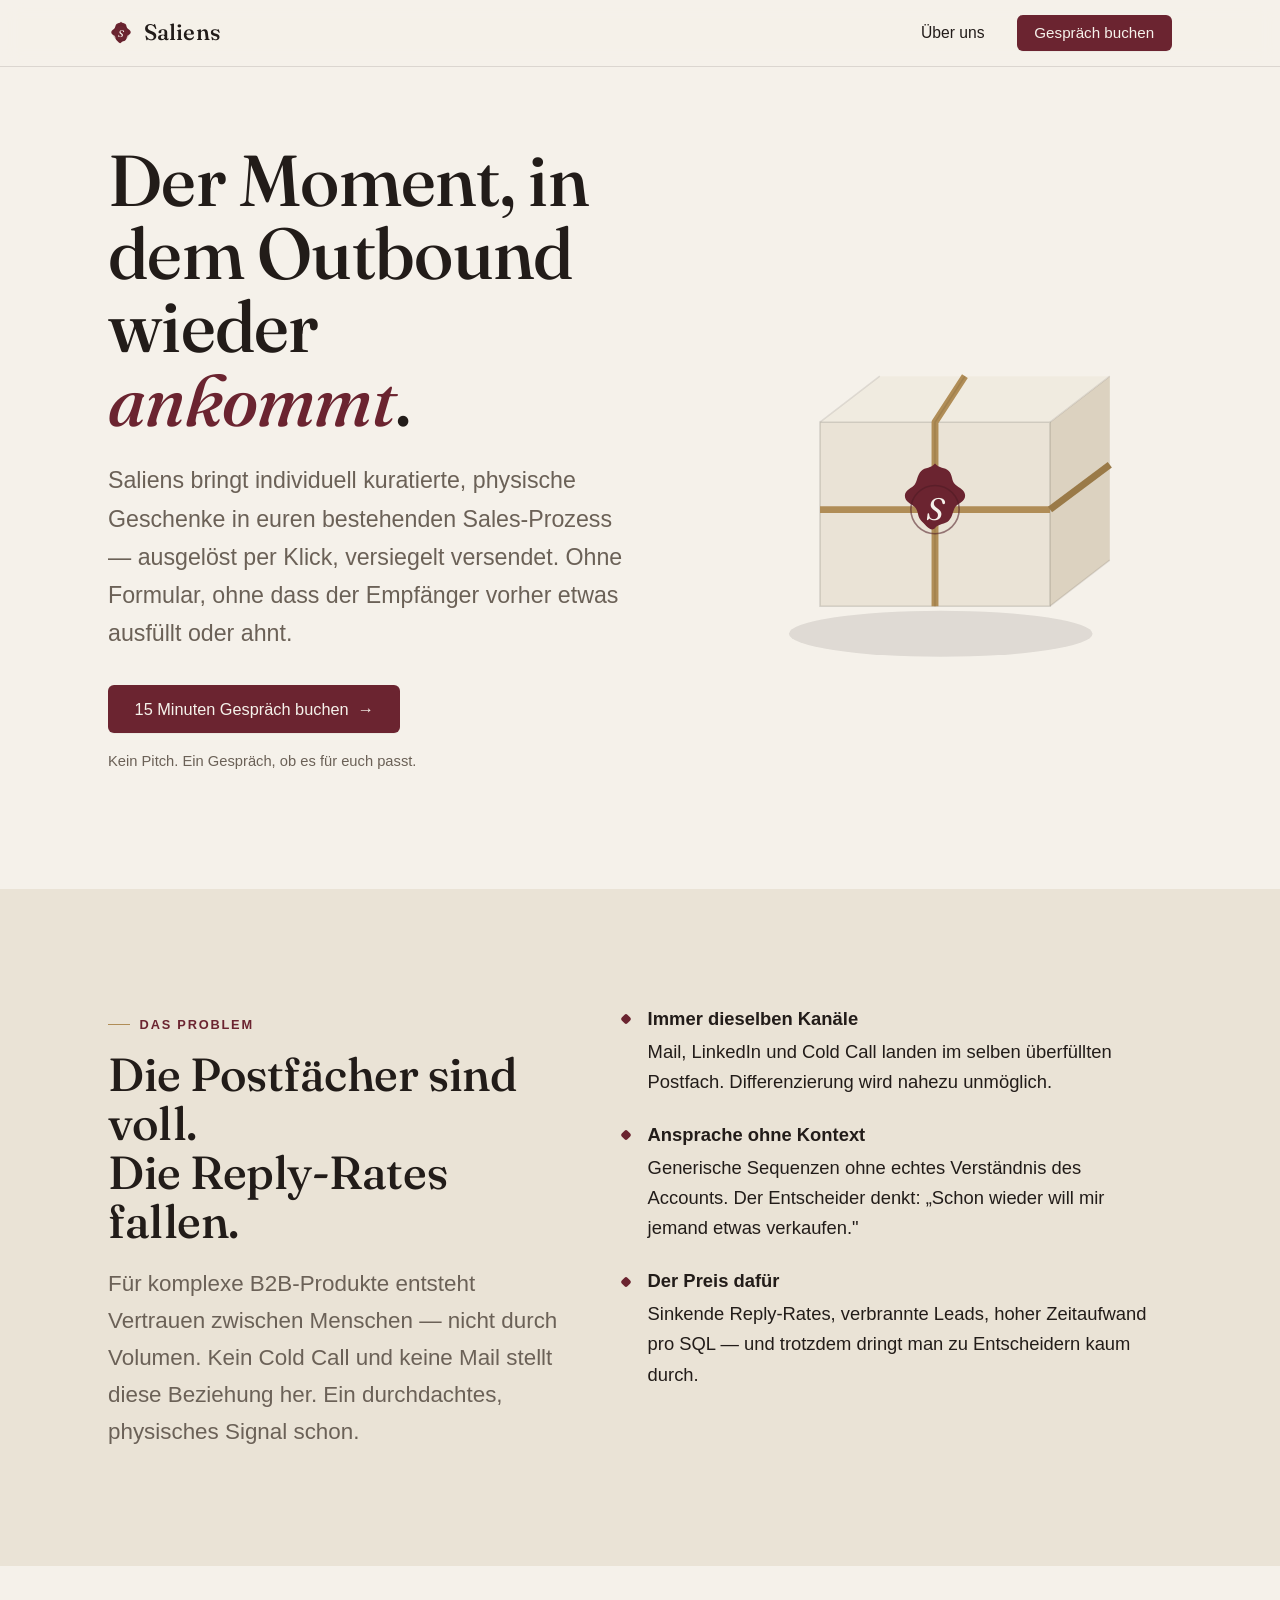
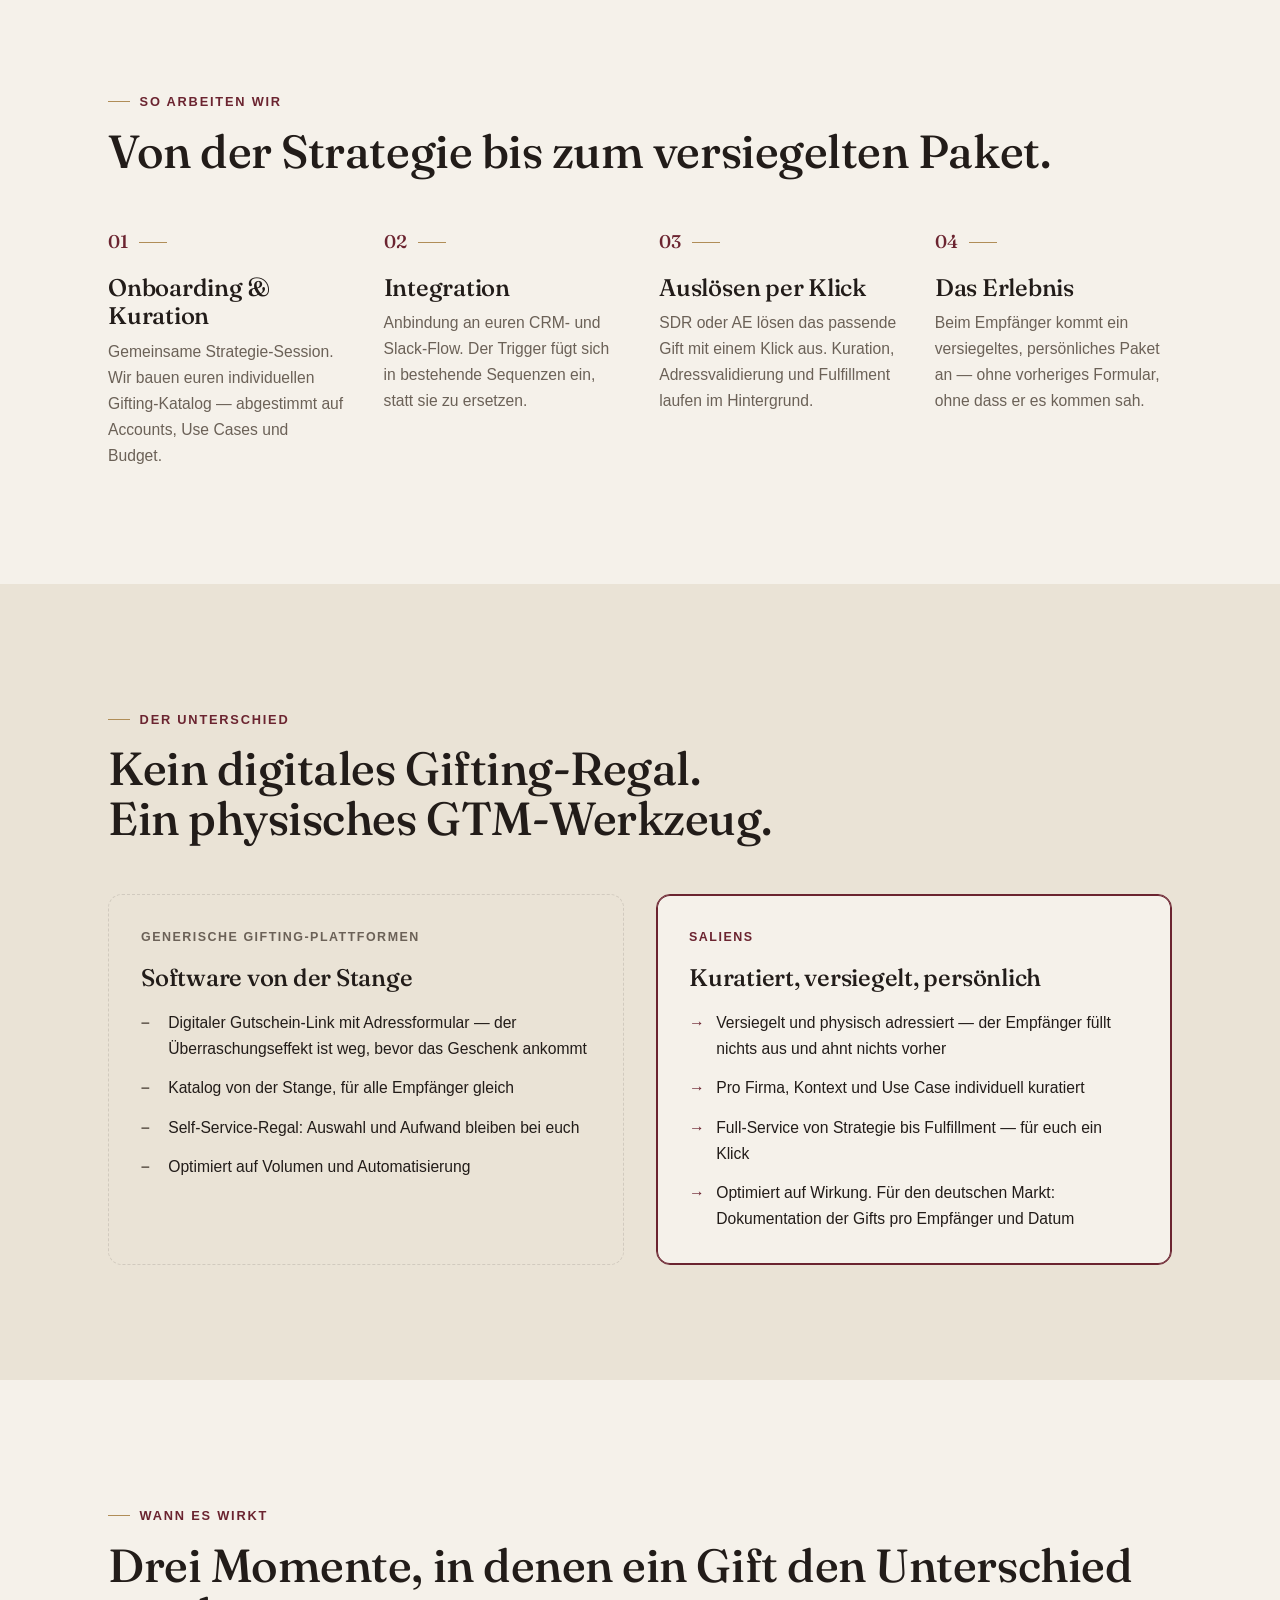
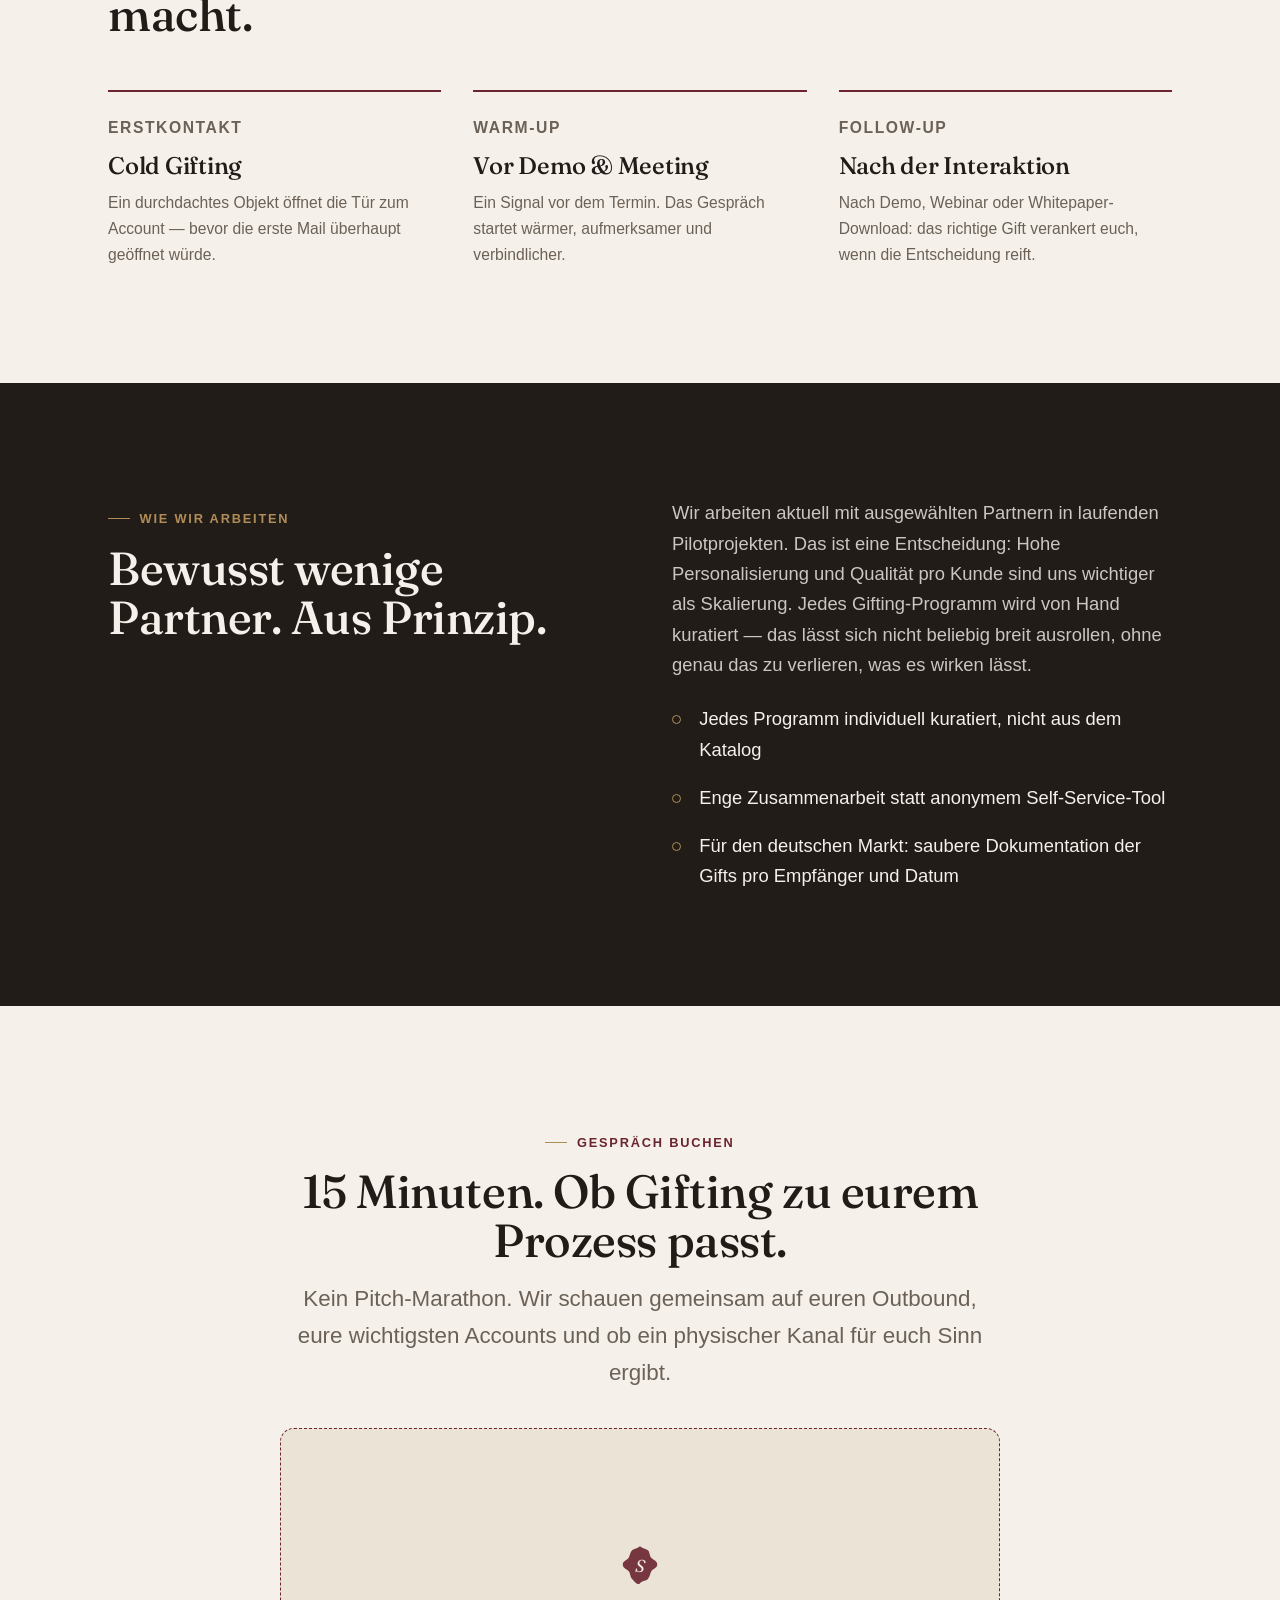
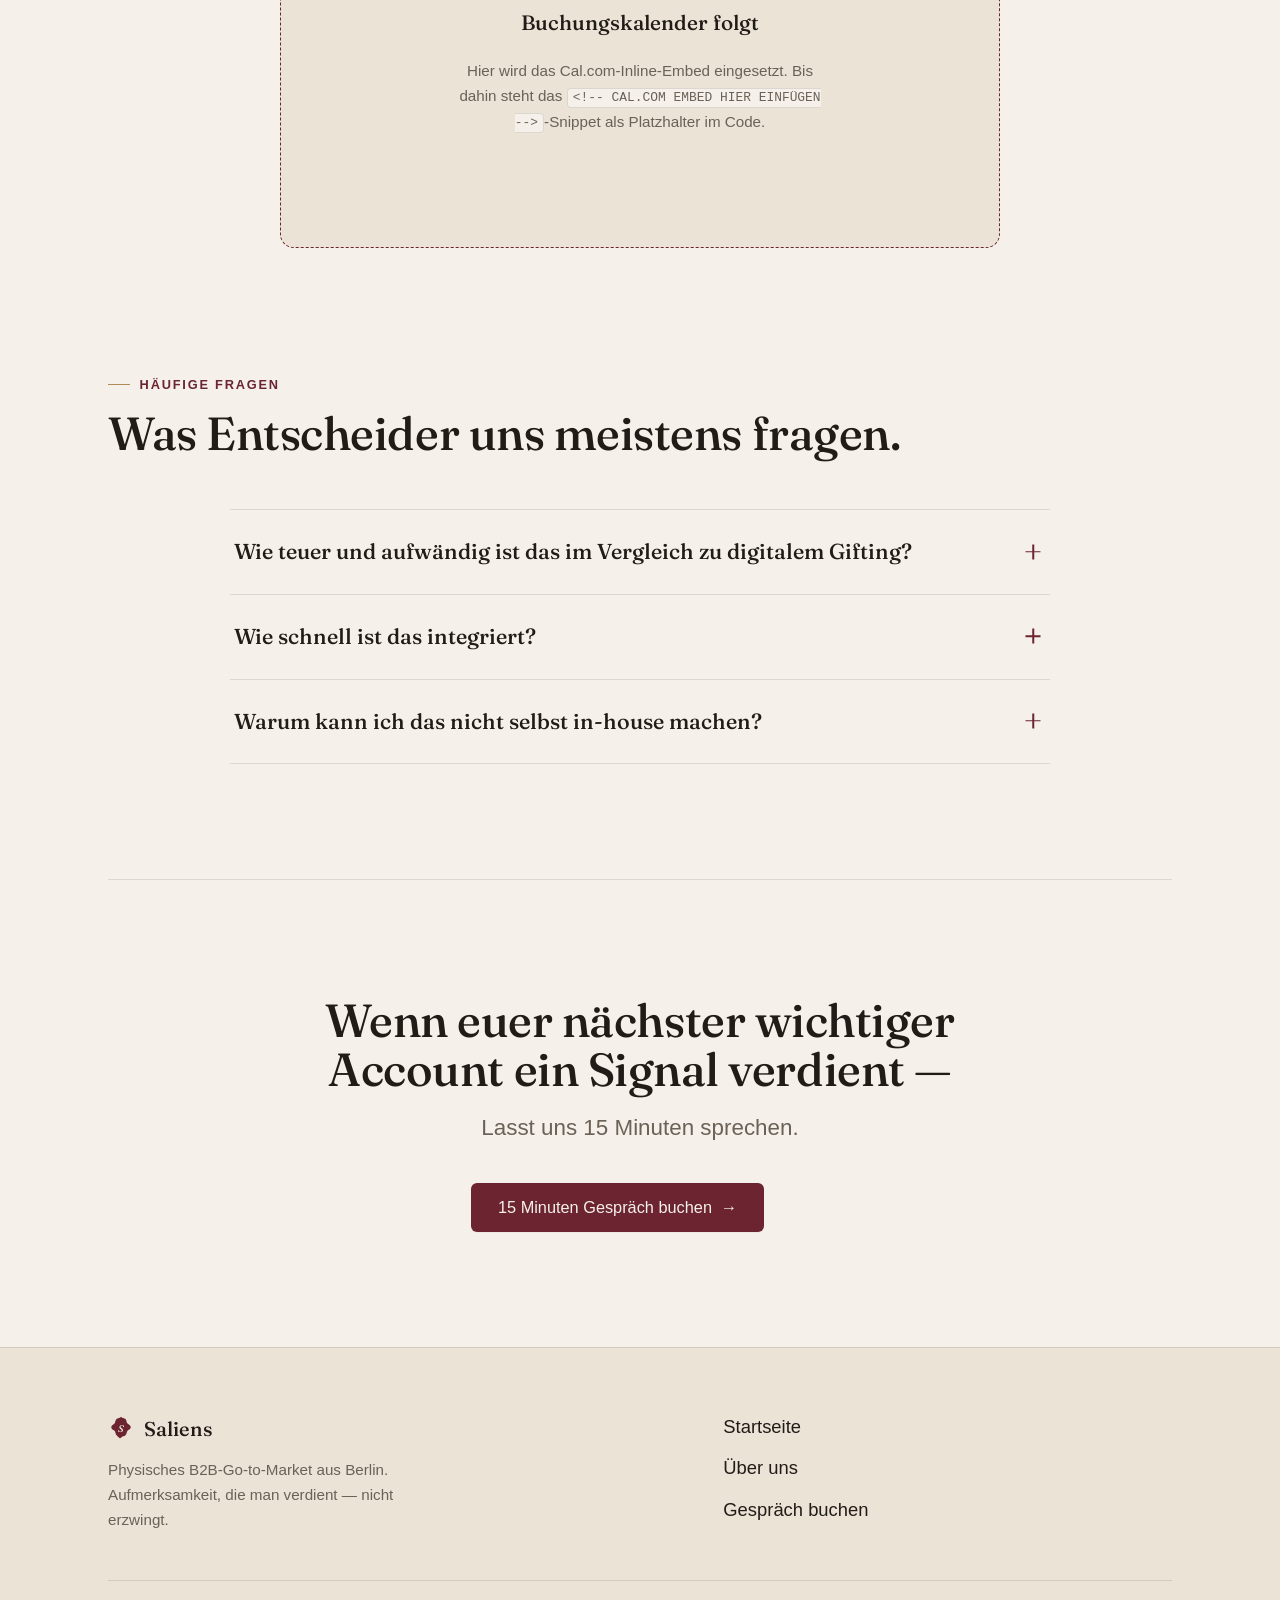
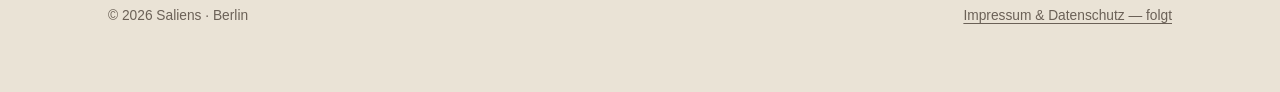
==== commit 8e594a19: "Feintuning nach impeccable.style Design-Review - Hero-Eyebrow-Chips entfernt (Headline fuehrt direkt" ====
--- a/index.html
+++ b/index.html
@@ -19,6 +19,7 @@
   <link rel="stylesheet" href="styles.css">
 </head>
 <body>
+  <!-- impeccable-disable cramped-padding -- False Positive: farbige Full-Bleed-Sektionen (problem/compare/proof) setzen ihren Innenabstand über einen zentrierten .container mit clamp()-Padding. Der statische Scanner kann clamp() nicht auswerten und liest es als 0; real gerendert ist der Abstand großzügig (im Browser verifiziert). Regel bleibt in allen anderen Dateien aktiv. -->
 
   <!-- ============================================================ HEADER -->
   <header class="site-header">
@@ -44,14 +45,13 @@
     <section class="hero">
       <div class="container hero__grid">
         <div class="hero__content">
-          <p class="eyebrow reveal reveal--1">Gifting-as-a-Service · B2B</p>
-          <h1 class="hero__title reveal reveal--2">Der Moment, in dem Outbound wieder <span class="accent">ankommt</span>.</h1>
-          <p class="hero__sub reveal reveal--3">
+          <h1 class="hero__title reveal reveal--1">Der Moment, in dem Outbound wieder <span class="accent">ankommt</span>.</h1>
+          <p class="hero__sub reveal reveal--2">
             Saliens bringt individuell kuratierte, physische Geschenke in euren
             bestehenden Sales-Prozess — ausgelöst per Klick, versiegelt versendet.
             Ohne Formular, ohne dass der Empfänger vorher etwas ausfüllt oder ahnt.
           </p>
-          <div class="hero__actions reveal reveal--4">
+          <div class="hero__actions reveal reveal--3">
             <a class="btn" href="#gespraech">
               15 Minuten Gespräch buchen
               <span class="btn-arrow" aria-hidden="true">→</span>
@@ -62,7 +62,7 @@
 
         <!-- Signatur-Objekt: versiegeltes Kraftpaket (ersetzt Produktfoto,
              sobald echte Unboxing-Fotos vorliegen — siehe /assets-Hinweis) -->
-        <div class="hero__figure reveal reveal--3" aria-hidden="true">
+        <div class="hero__figure reveal reveal--2" aria-hidden="true">
           <svg viewBox="0 0 400 400" xmlns="http://www.w3.org/2000/svg">
             <!-- Schatten -->
             <ellipse cx="205" cy="352" rx="132" ry="20" fill="#221C19" opacity="0.10"/>
--- a/styles.css
+++ b/styles.css
@@ -314,7 +314,7 @@
   background: var(--paper);
   border: 1px solid var(--hairline);
   border-radius: var(--radius-lg);
-  padding: clamp(1.5rem, 3vw, 2.25rem);
+  padding: 2rem;
 }
 .compare__card--them { background: transparent; border-style: dashed; }
 .compare__card--us { border-color: var(--wax); box-shadow: 0 0 0 1px var(--wax) inset; }
@@ -381,9 +381,7 @@
   min-height: 420px;
   border: 1.5px dashed var(--wax);
   border-radius: var(--radius-lg);
-  background:
-    repeating-linear-gradient(135deg, transparent 0 22px, rgba(107,36,48,0.03) 22px 44px),
-    var(--karton);
+  background: var(--karton);
   display: flex;
   flex-direction: column;
   align-items: center;
@@ -483,7 +481,7 @@
   background: var(--karton);
   border: 1px solid var(--hairline);
   border-radius: var(--radius-lg);
-  padding: clamp(1.75rem, 4vw, 2.75rem);
+  padding: 2.5rem;
 }
 .founder__seal { width: 84px; height: 84px; flex: none; }
 .founder__sign { font-family: var(--serif); font-size: 1.2rem; color: var(--ink); margin-top: 1.4rem; }
@@ -496,19 +494,6 @@
 .belief h3 { margin-bottom: 0.55rem; font-size: 1.2rem; }
 .belief p { color: var(--ink-soft); font-size: 0.98rem; }
 @media (max-width: 820px) { .beliefs { grid-template-columns: 1fr; gap: 1.75rem; } }
-
-/* Editor-Hinweis: markiert Copy, die noch von dir geprüft werden sollte */
-.review-note {
-  display: block;
-  font-size: 0.8rem;
-  color: var(--wax);
-  background: rgba(107,36,48,0.06);
-  border-left: 2px solid var(--wax);
-  padding: 0.35rem 0.7rem;
-  margin: 0.6rem 0;
-  border-radius: 0 4px 4px 0;
-  font-style: italic;
-}
 
 /* ----------------------------------------------- Page-Load Reveal (einmal) */
 @media (prefers-reduced-motion: no-preference) {
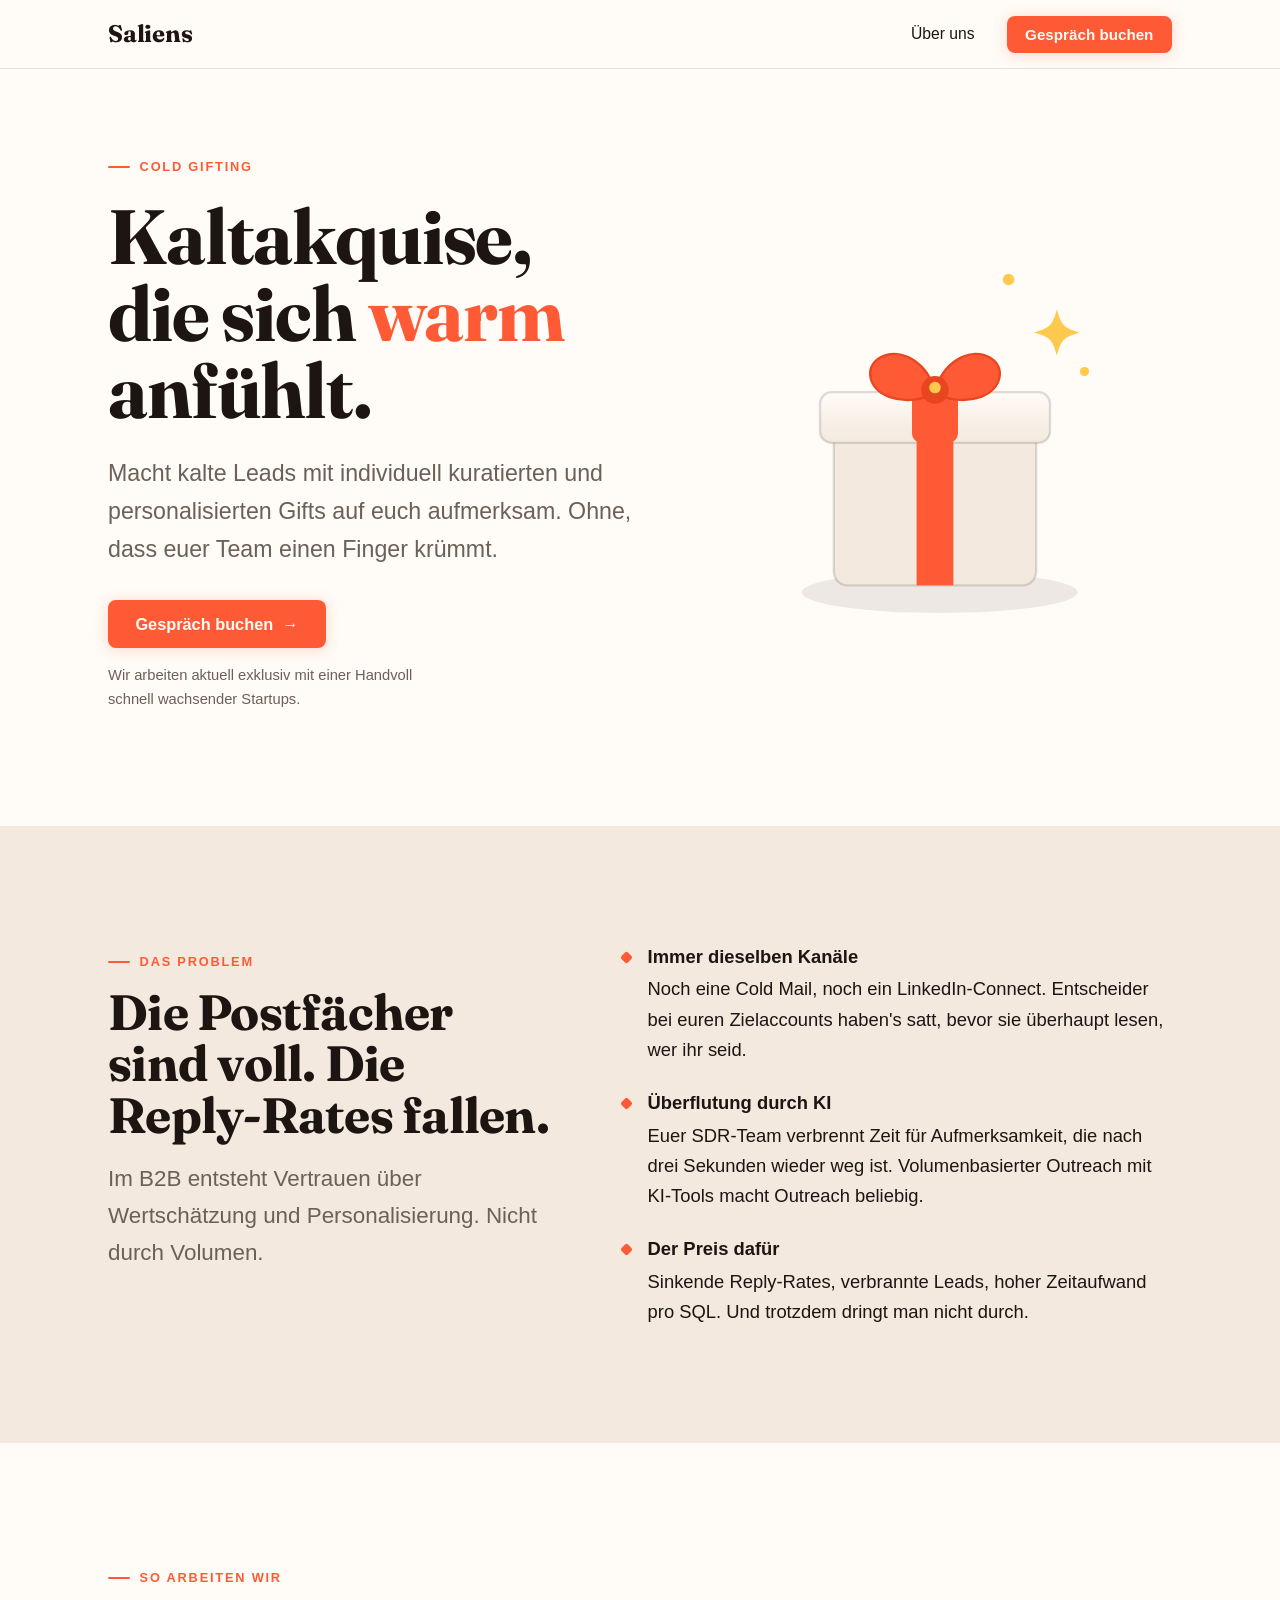
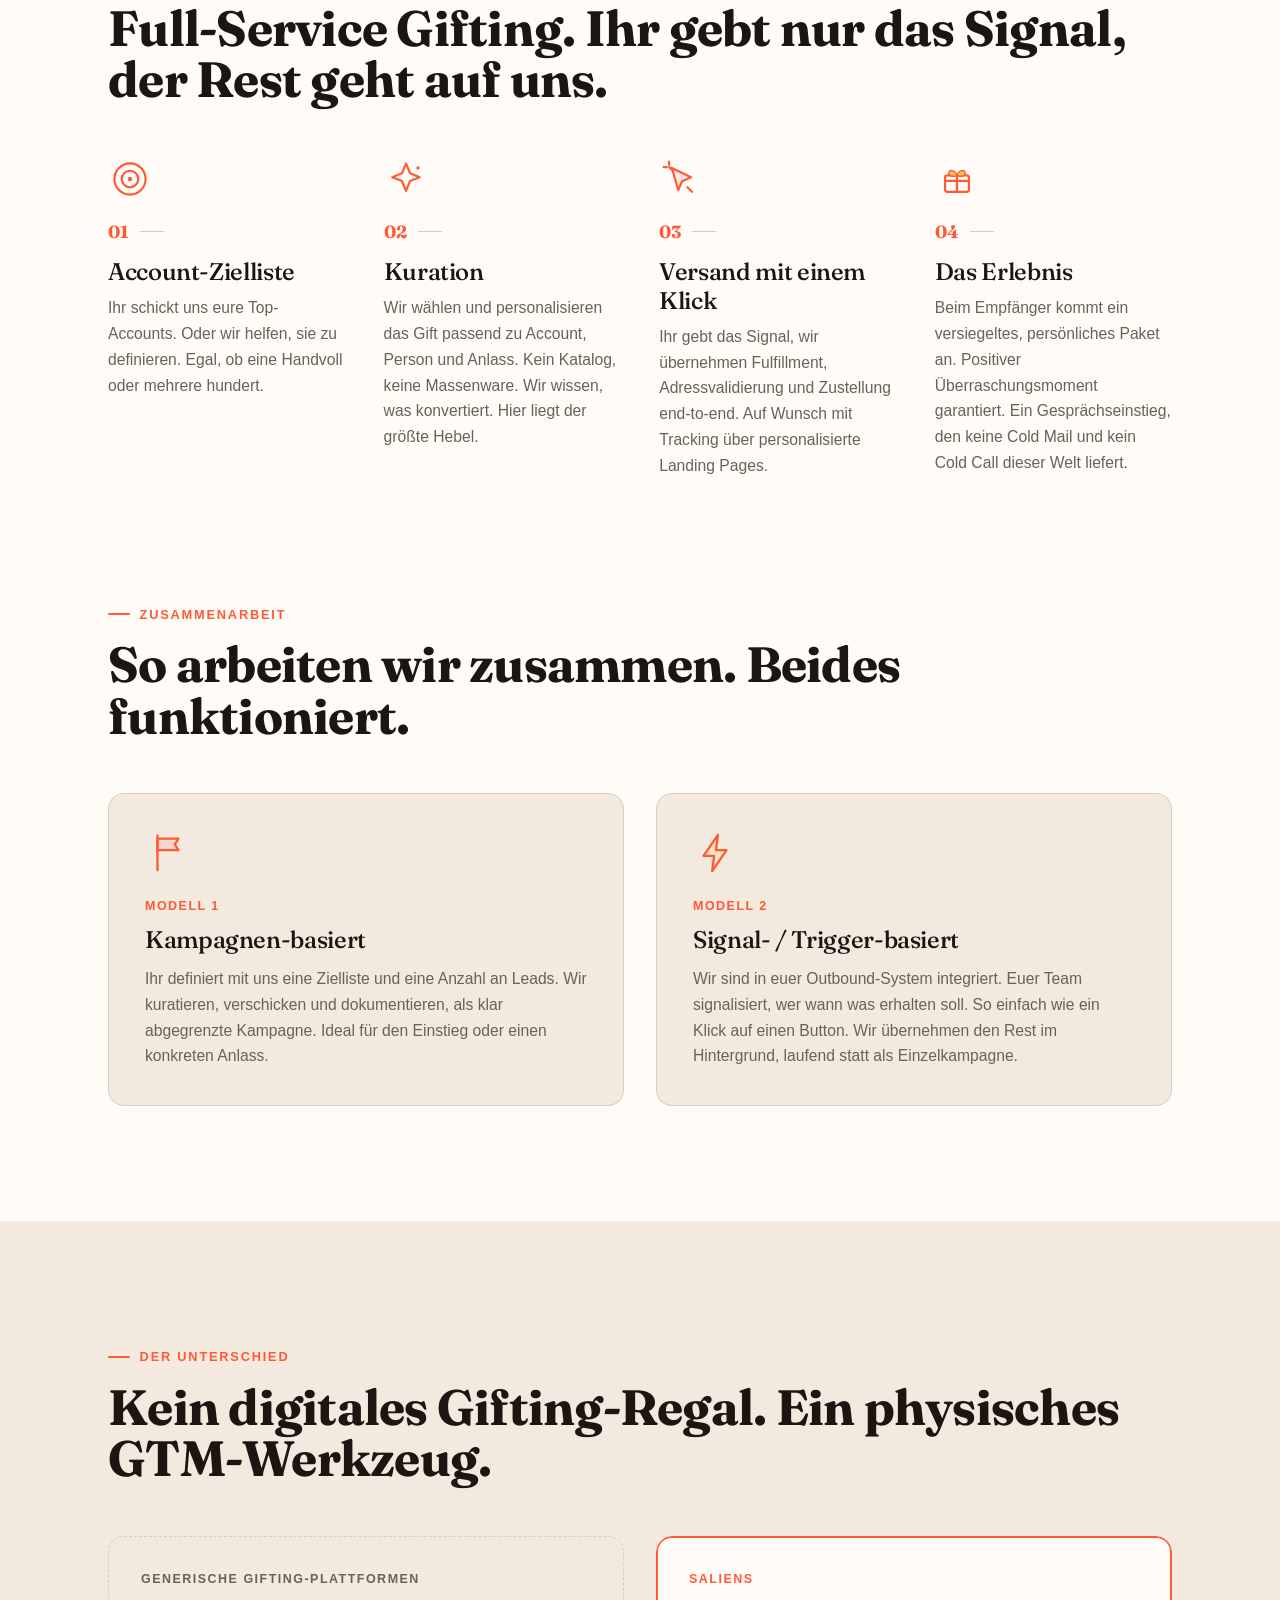
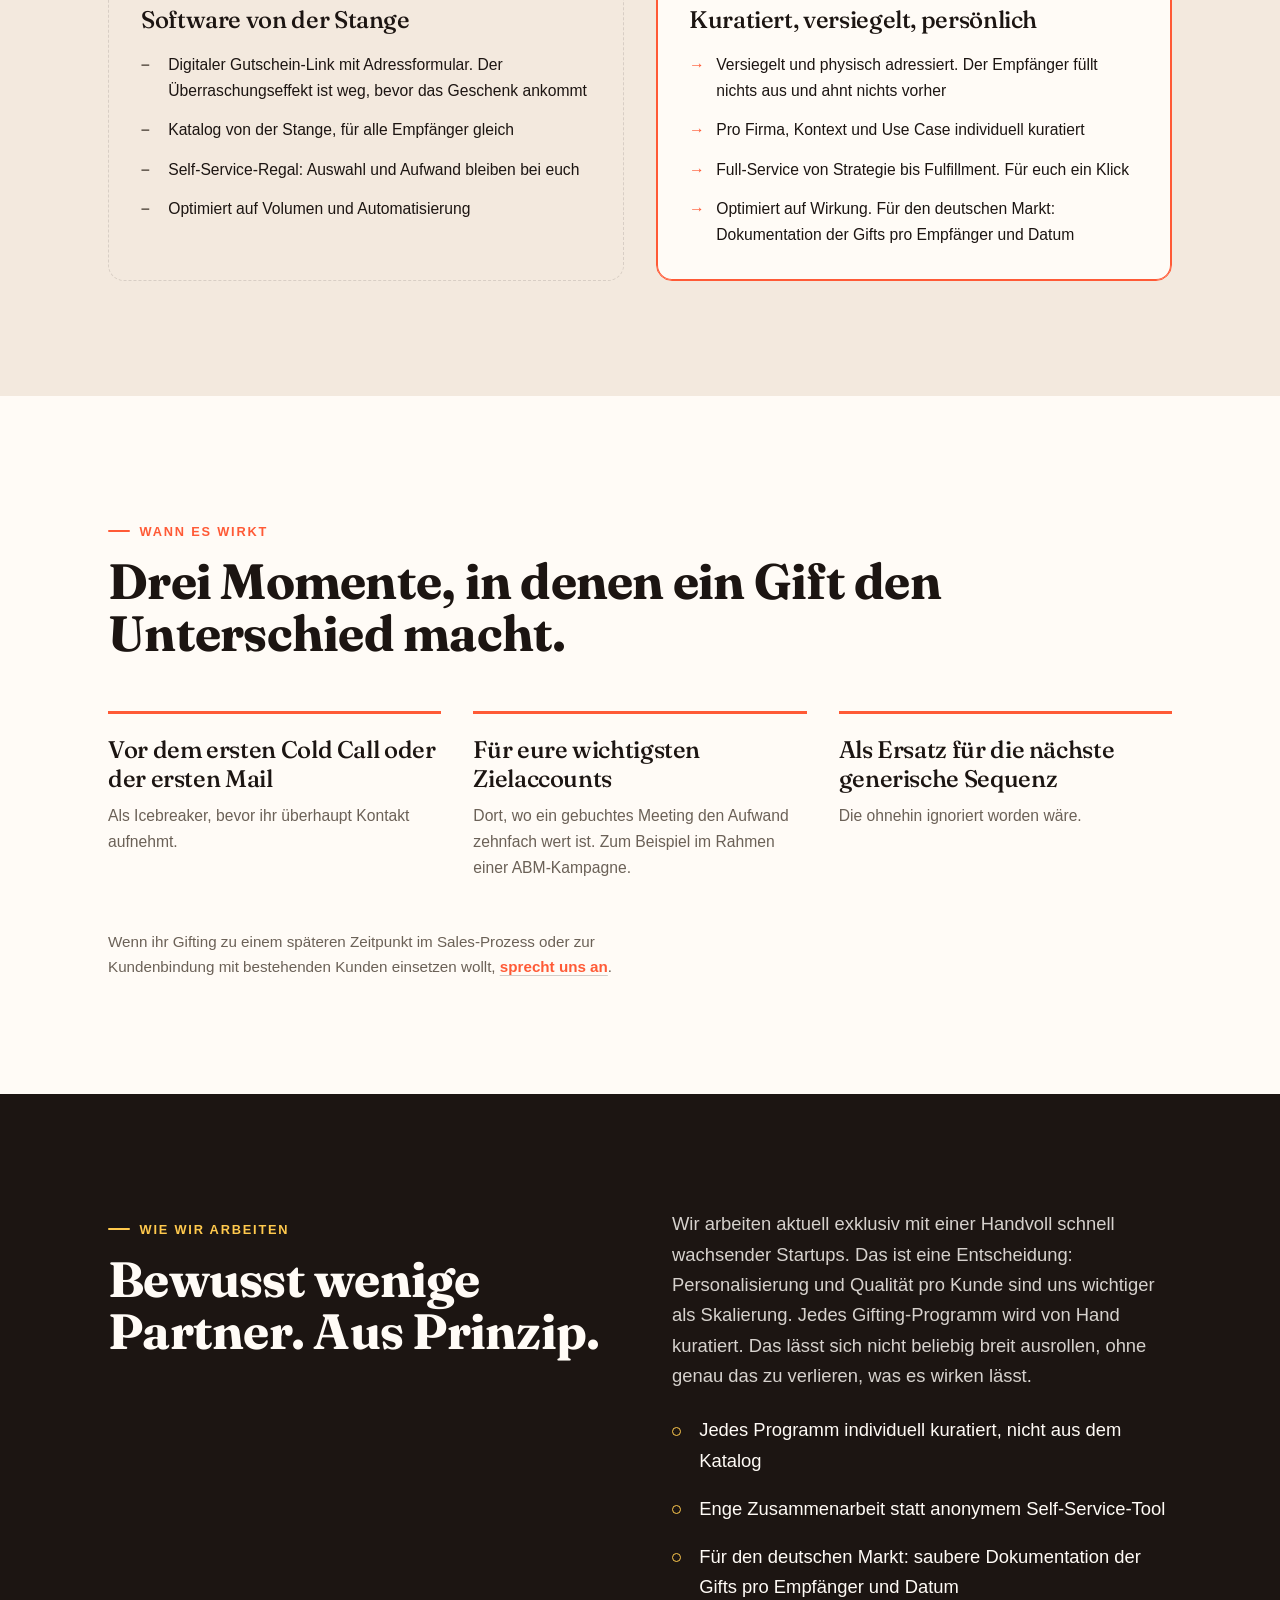
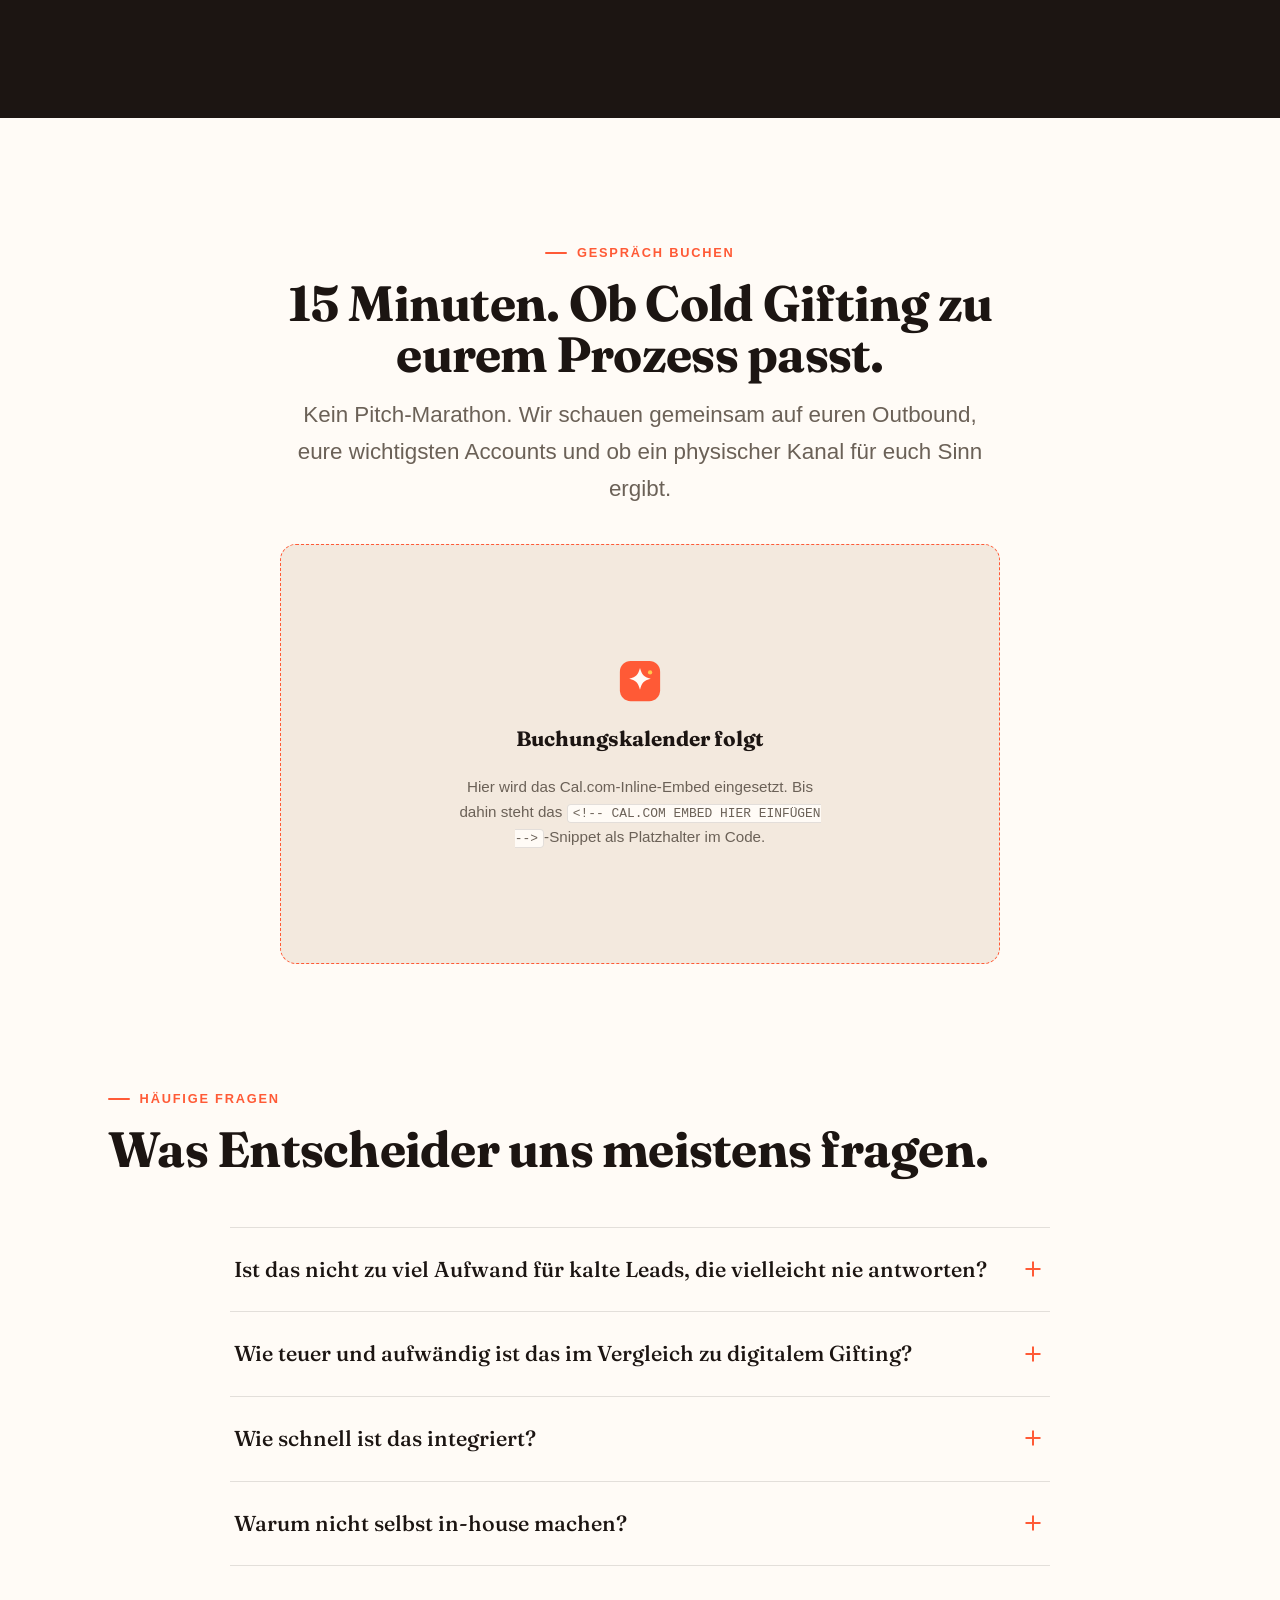
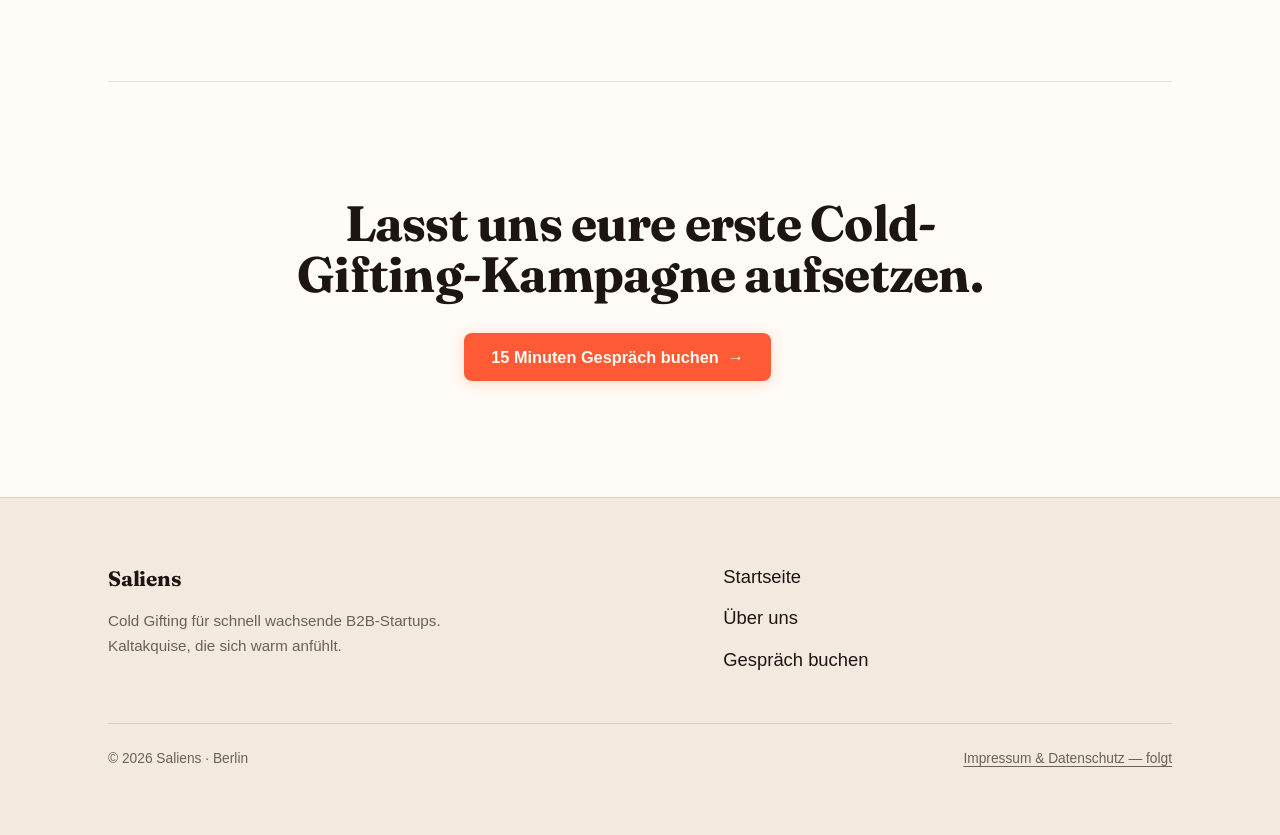
==== commit baa9dc87: "Positionierung + Design-Update: Cold Gifting / Flame-Palette Copy (beide Seiten): - Neue Cold-Giftin" ====
--- a/index.html
+++ b/index.html
@@ -4,34 +4,31 @@
   <meta charset="UTF-8">
   <meta name="viewport" content="width=device-width, initial-scale=1">
   <meta name="robots" content="noindex,nofollow">
-  <title>Saliens — Gifting-as-a-Service für B2B</title>
-  <meta name="description" content="Individuell kuratierte, physische Geschenke, eingebettet in euren Sales-Prozess. Ausgelöst per Klick, versiegelt versendet — ohne Formular, ohne dass der Empfänger etwas ahnt.">
+  <title>Saliens — Cold Gifting für B2B</title>
+  <meta name="description" content="Kaltakquise, die sich warm anfühlt. Individuell kuratierte, personalisierte Gifts machen kalte Leads auf euch aufmerksam — ohne dass euer Team einen Finger krümmt.">
 
   <link rel="icon" href="favicon.svg" type="image/svg+xml">
 
-  <!-- Fonts: Fraunces (Headlines) + General Sans (Body/CTA) -->
+  <!-- Fonts: Fraunces (Headlines, jetzt 700) + General Sans (Body/CTA) -->
   <link rel="preconnect" href="https://fonts.googleapis.com">
   <link rel="preconnect" href="https://fonts.gstatic.com" crossorigin>
   <link rel="preconnect" href="https://api.fontshare.com">
-  <link href="https://fonts.googleapis.com/css2?family=Fraunces:opsz,wght@9..144,400;9..144,500&display=swap" rel="stylesheet">
+  <link href="https://fonts.googleapis.com/css2?family=Fraunces:opsz,wght@9..144,500;9..144,700&display=swap" rel="stylesheet">
   <link href="https://api.fontshare.com/v2/css?f[]=general-sans@400,500,600&display=swap" rel="stylesheet">
 
   <link rel="stylesheet" href="styles.css">
 </head>
 <body>
-  <!-- impeccable-disable cramped-padding -- False Positive: farbige Full-Bleed-Sektionen (problem/compare/proof) setzen ihren Innenabstand über einen zentrierten .container mit clamp()-Padding. Der statische Scanner kann clamp() nicht auswerten und liest es als 0; real gerendert ist der Abstand großzügig (im Browser verifiziert). Regel bleibt in allen anderen Dateien aktiv. -->
+  <!-- impeccable-disable cramped-padding -- False Positive: farbige Full-Bleed-Sektionen setzen ihren Innenabstand über einen zentrierten .container mit clamp()-Padding, das der statische Scanner als 0 liest. Real gerendert ist der Abstand großzügig (im Browser verifiziert). -->
+  <!-- impeccable-disable hero-eyebrow-chip -- Bewusst gewünscht (Update-Prompt): der "Cold Gifting"-Eyebrow ist das Use-Case-Label und Teil der lauteren, selbstbewussteren Markenausrichtung fürs geschärfte ICP. -->
 
   <!-- ============================================================ HEADER -->
   <header class="site-header">
     <div class="container site-header__inner">
-      <a class="brand" href="/" aria-label="Saliens — Startseite">
-        <svg class="brand__seal" viewBox="0 0 64 64" aria-hidden="true">
-          <path fill="#6B2430" d="M32 4c3 4 8 3 11 6s2 8 5 11 8 4 8 9-6 6-8 9-2 8-5 11-8 2-11 6-8-3-11-6-2-8-5-11-8-4-8-9 6-6 8-9 2-8 5-11 8-2 11-6z"/>
-          <circle cx="32" cy="32" r="19" fill="none" stroke="#4E1A23" stroke-width="1.4" opacity="0.5"/>
-          <text x="32" y="41" text-anchor="middle" font-family="Fraunces, Georgia, serif" font-size="24" font-style="italic" fill="#F5F1EA">S</text>
-        </svg>
-        Saliens
-      </a>
+      <!-- Logo: HTML-Textwortmarke (Fraunces 700). Für das finale Figma-Logo
+           diesen Link-Inhalt durch <img class="brand__logo" src="/assets/logo.svg" alt="Saliens">
+           ersetzen — sonst nichts. -->
+      <a class="brand" href="/" aria-label="Saliens — Startseite">Saliens</a>
       <nav class="nav" aria-label="Hauptnavigation">
         <a class="nav__link nav__link--about" href="/about">Über uns</a>
         <a class="btn" href="#gespraech">Gespräch buchen</a>
@@ -45,49 +42,26 @@
     <section class="hero">
       <div class="container hero__grid">
         <div class="hero__content">
-          <h1 class="hero__title reveal reveal--1">Der Moment, in dem Outbound wieder <span class="accent">ankommt</span>.</h1>
-          <p class="hero__sub reveal reveal--2">
-            Saliens bringt individuell kuratierte, physische Geschenke in euren
-            bestehenden Sales-Prozess — ausgelöst per Klick, versiegelt versendet.
-            Ohne Formular, ohne dass der Empfänger vorher etwas ausfüllt oder ahnt.
+          <p class="eyebrow hero__eyebrow reveal reveal--1">Cold Gifting</p>
+          <h1 class="hero__title reveal reveal--2">Kaltakquise, die sich <span class="accent">warm</span> anfühlt.</h1>
+          <p class="hero__sub reveal reveal--3">
+            Macht kalte Leads mit individuell kuratierten und personalisierten
+            Gifts auf euch aufmerksam. Ohne, dass euer Team einen Finger krümmt.
           </p>
-          <div class="hero__actions reveal reveal--3">
+          <div class="hero__actions reveal reveal--4">
             <a class="btn" href="#gespraech">
-              15 Minuten Gespräch buchen
+              Gespräch buchen
               <span class="btn-arrow" aria-hidden="true">→</span>
             </a>
-            <p class="hero__note">Kein Pitch. Ein Gespräch, ob es für euch passt.</p>
-          </div>
-        </div>
-
-        <!-- Signatur-Objekt: versiegeltes Kraftpaket (ersetzt Produktfoto,
-             sobald echte Unboxing-Fotos vorliegen — siehe /assets-Hinweis) -->
-        <div class="hero__figure reveal reveal--2" aria-hidden="true">
-          <svg viewBox="0 0 400 400" xmlns="http://www.w3.org/2000/svg">
-            <!-- Schatten -->
-            <ellipse cx="205" cy="352" rx="132" ry="20" fill="#221C19" opacity="0.10"/>
-            <!-- rechte Seitenfläche -->
-            <path d="M300 168 L352 128 L352 288 L300 328 Z" fill="#DCD2C0"/>
-            <!-- Deckelfläche -->
-            <path d="M100 168 L152 128 L352 128 L300 168 Z" fill="#F0EBE0"/>
-            <!-- Frontfläche -->
-            <path d="M100 168 L300 168 L300 328 L100 328 Z" fill="#EAE3D6"/>
-            <!-- Kanten -->
-            <path d="M100 168 L300 168 L300 328 L100 328 Z" fill="none" stroke="#221C19" stroke-opacity="0.14" stroke-width="1.4"/>
-            <path d="M300 168 L352 128 M300 328 L352 288 M100 168 L152 128" stroke="#221C19" stroke-opacity="0.10" stroke-width="1.4"/>
-            <!-- Messing-Kordel: vertikal (Deckel + Front) -->
-            <path d="M226 128 L200 168 L200 328" fill="none" stroke="#B08D57" stroke-width="6" stroke-linejoin="round"/>
-            <path d="M226 128 L200 168 L200 328" fill="none" stroke="#9a7a48" stroke-width="1.4" stroke-opacity="0.6"/>
-            <!-- Messing-Kordel: horizontal über Front -->
-            <path d="M100 244 L300 244" fill="none" stroke="#B08D57" stroke-width="6"/>
-            <path d="M300 244 L352 205" fill="none" stroke="#9a7a48" stroke-width="6"/>
-            <!-- Wachssiegel am Kreuzungspunkt -->
-            <g transform="translate(200 244)">
-              <path fill="#6B2430" d="M0 -40c3.4 4.4 8.6 3.2 12 6.4s2.2 8.6 5.6 11.8 8.6 4.4 8.6 9.8-6.4 6.6-8.6 9.8-2.2 8.6-5.6 11.8-8.6 2.2-12 6.4-8.6-3.2-12-6.4-2.2-8.6-5.6-11.8-8.6-4.4-8.6-9.8 6.4-6.6 8.6-9.8 2.2-8.6 5.6-11.8 8.6-2 12-6.4z"/>
-              <circle r="21" fill="none" stroke="#4E1A23" stroke-width="1.4" opacity="0.55"/>
-              <text x="0" y="9" text-anchor="middle" font-family="Fraunces, Georgia, serif" font-size="27" font-style="italic" fill="#F5F1EA">S</text>
-            </g>
-          </svg>
+            <p class="hero__note">Wir arbeiten aktuell exklusiv mit einer Handvoll schnell wachsender Startups.</p>
+          </div>
+        </div>
+
+        <!-- Hero-Illustration als austauschbares Asset (Figma-Version ersetzt
+             später einfach /assets/illustrations/hero.svg) -->
+        <div class="hero__figure reveal reveal--2">
+          <img src="/assets/illustrations/hero.svg" width="460" height="460"
+               alt="Ein kuratiertes, versiegeltes Geschenk mit einem Funken als Überraschungsmoment">
         </div>
       </div>
     </section>
@@ -98,25 +72,24 @@
         <div class="problem__grid">
           <div class="section-head" style="margin:0">
             <p class="eyebrow">Das Problem</p>
-            <h2>Die Postfächer sind voll.<br>Die Reply-Rates fallen.</h2>
+            <h2>Die Postfächer sind voll. Die Reply-Rates fallen.</h2>
             <p class="lede" style="margin-top:1.25rem">
-              Für komplexe B2B-Produkte entsteht Vertrauen zwischen Menschen —
-              nicht durch Volumen. Kein Cold Call und keine Mail stellt diese
-              Beziehung her. Ein durchdachtes, physisches Signal schon.
+              Im B2B entsteht Vertrauen über Wertschätzung und Personalisierung.
+              Nicht durch Volumen.
             </p>
           </div>
           <ul class="problem__list">
             <li>
               <strong>Immer dieselben Kanäle</strong>
-              Mail, LinkedIn und Cold Call landen im selben überfüllten Postfach. Differenzierung wird nahezu unmöglich.
+              Noch eine Cold Mail, noch ein LinkedIn-Connect. Entscheider bei euren Zielaccounts haben's satt, bevor sie überhaupt lesen, wer ihr seid.
             </li>
             <li>
-              <strong>Ansprache ohne Kontext</strong>
-              Generische Sequenzen ohne echtes Verständnis des Accounts. Der Entscheider denkt: „Schon wieder will mir jemand etwas verkaufen."
+              <strong>Überflutung durch KI</strong>
+              Euer SDR-Team verbrennt Zeit für Aufmerksamkeit, die nach drei Sekunden wieder weg ist. Volumenbasierter Outreach mit KI-Tools macht Outreach beliebig.
             </li>
             <li>
               <strong>Der Preis dafür</strong>
-              Sinkende Reply-Rates, verbrannte Leads, hoher Zeitaufwand pro SQL — und trotzdem dringt man zu Entscheidern kaum durch.
+              Sinkende Reply-Rates, verbrannte Leads, hoher Zeitaufwand pro SQL. Und trotzdem dringt man nicht durch.
             </li>
           </ul>
         </div>
@@ -128,30 +101,58 @@
       <div class="container">
         <div class="section-head">
           <p class="eyebrow">So arbeiten wir</p>
-          <h2>Von der Strategie bis zum versiegelten Paket.</h2>
+          <h2>Full-Service Gifting. Ihr gebt nur das Signal, der Rest geht auf uns.</h2>
         </div>
         <ol class="steps">
           <li class="step">
+            <img class="step__icon" src="/assets/illustrations/step-1.svg" alt="" aria-hidden="true">
             <div class="step__num">01</div>
-            <h3>Onboarding &amp; Kuration</h3>
-            <p>Gemeinsame Strategie-Session. Wir bauen euren individuellen Gifting-Katalog — abgestimmt auf Accounts, Use Cases und Budget.</p>
+            <h3>Account-Zielliste</h3>
+            <p>Ihr schickt uns eure Top-Accounts. Oder wir helfen, sie zu definieren. Egal, ob eine Handvoll oder mehrere hundert.</p>
           </li>
           <li class="step">
+            <img class="step__icon" src="/assets/illustrations/step-2.svg" alt="" aria-hidden="true">
             <div class="step__num">02</div>
-            <h3>Integration</h3>
-            <p>Anbindung an euren CRM- und Slack-Flow. Der Trigger fügt sich in bestehende Sequenzen ein, statt sie zu ersetzen.</p>
+            <h3>Kuration</h3>
+            <p>Wir wählen und personalisieren das Gift passend zu Account, Person und Anlass. Kein Katalog, keine Massenware. Wir wissen, was konvertiert. Hier liegt der größte Hebel.</p>
           </li>
           <li class="step">
+            <img class="step__icon" src="/assets/illustrations/step-3.svg" alt="" aria-hidden="true">
             <div class="step__num">03</div>
-            <h3>Auslösen per Klick</h3>
-            <p>SDR oder AE lösen das passende Gift mit einem Klick aus. Kuration, Adressvalidierung und Fulfillment laufen im Hintergrund.</p>
+            <h3>Versand mit einem Klick</h3>
+            <p>Ihr gebt das Signal, wir übernehmen Fulfillment, Adressvalidierung und Zustellung end-to-end. Auf Wunsch mit Tracking über personalisierte Landing Pages.</p>
           </li>
           <li class="step">
+            <img class="step__icon" src="/assets/illustrations/step-4.svg" alt="" aria-hidden="true">
             <div class="step__num">04</div>
             <h3>Das Erlebnis</h3>
-            <p>Beim Empfänger kommt ein versiegeltes, persönliches Paket an — ohne vorheriges Formular, ohne dass er es kommen sah.</p>
+            <p>Beim Empfänger kommt ein versiegeltes, persönliches Paket an. Positiver Überraschungsmoment garantiert. Ein Gesprächseinstieg, den keine Cold Mail und kein Cold Call dieser Welt liefert.</p>
           </li>
         </ol>
+      </div>
+    </section>
+
+    <!-- ========================================================= ZWEI WEGE -->
+    <section class="section ways" id="modelle">
+      <div class="container">
+        <div class="section-head">
+          <p class="eyebrow">Zusammenarbeit</p>
+          <h2>So arbeiten wir zusammen. Beides funktioniert.</h2>
+        </div>
+        <div class="ways__grid">
+          <div class="model">
+            <img class="model__icon" src="/assets/illustrations/model-campaign.svg" alt="" aria-hidden="true">
+            <span class="model__tag">Modell 1</span>
+            <h3>Kampagnen-basiert</h3>
+            <p>Ihr definiert mit uns eine Zielliste und eine Anzahl an Leads. Wir kuratieren, verschicken und dokumentieren, als klar abgegrenzte Kampagne. Ideal für den Einstieg oder einen konkreten Anlass.</p>
+          </div>
+          <div class="model">
+            <img class="model__icon" src="/assets/illustrations/model-signal.svg" alt="" aria-hidden="true">
+            <span class="model__tag">Modell 2</span>
+            <h3>Signal- / Trigger-basiert</h3>
+            <p>Wir sind in euer Outbound-System integriert. Euer Team signalisiert, wer wann was erhalten soll. So einfach wie ein Klick auf einen Button. Wir übernehmen den Rest im Hintergrund, laufend statt als Einzelkampagne.</p>
+          </div>
+        </div>
       </div>
     </section>
 
@@ -160,14 +161,14 @@
       <div class="container">
         <div class="section-head">
           <p class="eyebrow">Der Unterschied</p>
-          <h2>Kein digitales Gifting-Regal.<br>Ein physisches GTM-Werkzeug.</h2>
+          <h2>Kein digitales Gifting-Regal. Ein physisches GTM-Werkzeug.</h2>
         </div>
         <div class="compare__grid">
           <div class="compare__card compare__card--them">
             <span class="compare__tag">Generische Gifting-Plattformen</span>
             <h3>Software von der Stange</h3>
             <ul class="compare__points">
-              <li>Digitaler Gutschein-Link mit Adressformular — der Überraschungseffekt ist weg, bevor das Geschenk ankommt</li>
+              <li>Digitaler Gutschein-Link mit Adressformular. Der Überraschungseffekt ist weg, bevor das Geschenk ankommt</li>
               <li>Katalog von der Stange, für alle Empfänger gleich</li>
               <li>Self-Service-Regal: Auswahl und Aufwand bleiben bei euch</li>
               <li>Optimiert auf Volumen und Automatisierung</li>
@@ -177,9 +178,9 @@
             <span class="compare__tag">Saliens</span>
             <h3>Kuratiert, versiegelt, persönlich</h3>
             <ul class="compare__points">
-              <li>Versiegelt und physisch adressiert — der Empfänger füllt nichts aus und ahnt nichts vorher</li>
+              <li>Versiegelt und physisch adressiert. Der Empfänger füllt nichts aus und ahnt nichts vorher</li>
               <li>Pro Firma, Kontext und Use Case individuell kuratiert</li>
-              <li>Full-Service von Strategie bis Fulfillment — für euch ein Klick</li>
+              <li>Full-Service von Strategie bis Fulfillment. Für euch ein Klick</li>
               <li>Optimiert auf Wirkung. Für den deutschen Markt: Dokumentation der Gifts pro Empfänger und Datum</li>
             </ul>
           </div>
@@ -196,21 +197,23 @@
         </div>
         <ul class="cases">
           <li class="case">
-            <p class="case__kicker">Erstkontakt</p>
-            <h3>Cold Gifting</h3>
-            <p>Ein durchdachtes Objekt öffnet die Tür zum Account — bevor die erste Mail überhaupt geöffnet würde.</p>
+            <h3>Vor dem ersten Cold Call oder der ersten Mail</h3>
+            <p>Als Icebreaker, bevor ihr überhaupt Kontakt aufnehmt.</p>
           </li>
           <li class="case">
-            <p class="case__kicker">Warm-up</p>
-            <h3>Vor Demo &amp; Meeting</h3>
-            <p>Ein Signal vor dem Termin. Das Gespräch startet wärmer, aufmerksamer und verbindlicher.</p>
+            <h3>Für eure wichtigsten Zielaccounts</h3>
+            <p>Dort, wo ein gebuchtes Meeting den Aufwand zehnfach wert ist. Zum Beispiel im Rahmen einer ABM-Kampagne.</p>
           </li>
           <li class="case">
-            <p class="case__kicker">Follow-up</p>
-            <h3>Nach der Interaktion</h3>
-            <p>Nach Demo, Webinar oder Whitepaper-Download: das richtige Gift verankert euch, wenn die Entscheidung reift.</p>
+            <h3>Als Ersatz für die nächste generische Sequenz</h3>
+            <p>Die ohnehin ignoriert worden wäre.</p>
           </li>
         </ul>
+        <p class="case__outlook">
+          Wenn ihr Gifting zu einem späteren Zeitpunkt im Sales-Prozess oder zur
+          Kundenbindung mit bestehenden Kunden einsetzen wollt,
+          <a class="textlink" href="#gespraech">sprecht uns an</a>.
+        </p>
       </div>
     </section>
 
@@ -224,11 +227,11 @@
           </div>
           <div>
             <p>
-              Wir arbeiten aktuell mit ausgewählten Partnern in laufenden Pilotprojekten.
-              Das ist eine Entscheidung: Hohe Personalisierung und Qualität pro Kunde sind
-              uns wichtiger als Skalierung. Jedes Gifting-Programm wird von Hand kuratiert —
-              das lässt sich nicht beliebig breit ausrollen, ohne genau das zu verlieren,
-              was es wirken lässt.
+              Wir arbeiten aktuell exklusiv mit einer Handvoll schnell wachsender
+              Startups. Das ist eine Entscheidung: Personalisierung und Qualität pro
+              Kunde sind uns wichtiger als Skalierung. Jedes Gifting-Programm wird von
+              Hand kuratiert. Das lässt sich nicht beliebig breit ausrollen, ohne genau
+              das zu verlieren, was es wirken lässt.
             </p>
             <ul class="proof__points">
               <li>Jedes Programm individuell kuratiert, nicht aus dem Katalog</li>
@@ -245,7 +248,7 @@
       <div class="container">
         <div class="cta__inner">
           <p class="eyebrow" style="justify-content:center">Gespräch buchen</p>
-          <h2>15 Minuten. Ob Gifting zu eurem Prozess passt.</h2>
+          <h2>15 Minuten. Ob Cold Gifting zu eurem Prozess passt.</h2>
           <p class="lede">
             Kein Pitch-Marathon. Wir schauen gemeinsam auf euren Outbound, eure
             wichtigsten Accounts und ob ein physischer Kanal für euch Sinn ergibt.
@@ -254,17 +257,12 @@
 
         <!-- ============================================================= -->
         <!-- CAL.COM EMBED HIER EINFÜGEN                                    -->
-        <!-- Den folgenden Platzhalter-Container komplett durch das echte  -->
-        <!-- Cal.com-Embed-Snippet ersetzen, sobald der Account steht.     -->
-        <!-- (Inline-Embed empfohlen, damit die Buchung ohne Klick sichtbar -->
-        <!--  auf der Seite liegt.) Derselbe Embed gehört auch auf          -->
-        <!--  about.html an die dortige CTA-Stelle.                         -->
+        <!-- Platzhalter-Container komplett durch das echte Cal.com-Inline- -->
+        <!-- Embed-Snippet ersetzen. Derselbe Embed gehört auch auf         -->
+        <!-- about.html an die dortige CTA-Stelle.                          -->
         <!-- ============================================================= -->
         <div class="cal-embed" id="cal-placeholder" role="note" aria-label="Buchungskalender – wird nachgereicht">
-          <svg class="cal-embed__seal" viewBox="0 0 64 64" aria-hidden="true">
-            <path fill="#6B2430" d="M32 4c3 4 8 3 11 6s2 8 5 11 8 4 8 9-6 6-8 9-2 8-5 11-8 2-11 6-8-3-11-6-2-8-5-11-8-4-8-9 6-6 8-9 2-8 5-11 8-2 11-6z"/>
-            <text x="32" y="41" text-anchor="middle" font-family="Fraunces, Georgia, serif" font-size="24" font-style="italic" fill="#F5F1EA">S</text>
-          </svg>
+          <img class="cal-embed__mark" src="favicon.svg" alt="" aria-hidden="true">
           <span class="cal-embed__title">Buchungskalender folgt</span>
           <p>Hier wird das Cal.com-Inline-Embed eingesetzt. Bis dahin steht das <code>&lt;!-- CAL.COM EMBED HIER EINFÜGEN --&gt;</code>-Snippet als Platzhalter im Code.</p>
         </div>
@@ -279,6 +277,20 @@
           <h2>Was Entscheider uns meistens fragen.</h2>
         </div>
         <div class="faq">
+          <details class="faq__item">
+            <summary class="faq__q">
+              Ist das nicht zu viel Aufwand für kalte Leads, die vielleicht nie antworten?
+              <span class="faq__icon" aria-hidden="true"></span>
+            </summary>
+            <div class="faq__a">
+              <p>
+                Genau deshalb ist Kuration hier entscheidend: Ihr verschwendet kein Gift
+                auf Streuverlust, sondern setzt es gezielt bei den Accounts ein, bei denen
+                sich ein einziges gebuchtes Meeting sofort auszahlt. Ob das fünfzig oder
+                fünfhundert Accounts sind, entscheidet ihr.
+              </p>
+            </div>
+          </details>
           <details class="faq__item">
             <summary class="faq__q">
               Wie teuer und aufwändig ist das im Vergleich zu digitalem Gifting?
@@ -286,10 +298,9 @@
             </summary>
             <div class="faq__a">
               <p>
-                Für euren SDR oder AE ist es deutlich weniger aufwändig: kein Geschenk
-                auswählen, kein digitaler Link, den jemand versenden muss. Ein Klick als
-                Signal reicht — alles andere, von der Kuration über die Adressvalidierung
-                bis zum Fulfillment, läuft im Hintergrund bei uns.
+                Für euer Team deutlich weniger Aufwand. Kein Aussuchen von Geschenken,
+                kein Verschicken eines Links. Wir sind bewusst Full-Service, damit ihr
+                euch auf das Wertstiftende fokussieren könnt: Meetings und Closing.
               </p>
             </div>
           </details>
@@ -300,24 +311,23 @@
             </summary>
             <div class="faq__a">
               <p>
-                Das Onboarding dauert typischerweise wenige Tage. Das größte Bottleneck
-                ist gelegentlich das Sourcing einzelner Gift-Bestandteile — besonders bei
-                individuellen Personalisierungen kann das ein bis zwei Wochen brauchen.
-                Der Trigger selbst ist schnell an euren bestehenden Flow angebunden.
+                Onboarding geschieht meist in wenigen Tagen. Größter Zeitfaktor ist teils
+                das Sourcing der Gift-Bestandteile bei starker Personalisierung (ein bis
+                zwei Wochen). Hier nehmen wir uns aber lieber die Zeit, das vernünftig
+                aufzusetzen.
               </p>
             </div>
           </details>
           <details class="faq__item">
             <summary class="faq__q">
-              Warum kann ich das nicht selbst in-house machen?
+              Warum nicht selbst in-house machen?
               <span class="faq__icon" aria-hidden="true"></span>
             </summary>
             <div class="faq__a">
               <p>
-                Könnt ihr natürlich. Erfahrungsgemäß ist Gifting für viele Unternehmen
-                aber ein langer, nerviger Prozess, für den intern keine Kapazität da ist.
-                Unser bestehendes Playbook und die Integration geben eurem Vertrieb und
-                Marketing die Zeit zurück für die Kernarbeit — das Verkaufen selbst.
+                Könnt ihr. Aber Gifting wird für die meisten Teams schnell ein nerviger
+                Nebenprozess, für den intern niemand Kapazität hat. Wir geben eurem Team
+                die Zeit für die Kernarbeit zurück. Und wir wissen, was funktioniert.
               </p>
             </div>
           </details>
@@ -330,8 +340,7 @@
       <div class="container">
         <hr class="rule" style="margin-bottom:var(--section-y)">
         <div class="cta__inner">
-          <h2>Wenn euer nächster wichtiger Account ein Signal verdient —</h2>
-          <p class="lede">Lasst uns 15 Minuten sprechen.</p>
+          <h2>Lasst uns eure erste Cold-Gifting-Kampagne aufsetzen.</h2>
           <p style="margin-top:2rem">
             <a class="btn" href="#gespraech">
               15 Minuten Gespräch buchen
@@ -349,14 +358,8 @@
     <div class="container">
       <div class="site-footer__grid">
         <div>
-          <a class="brand" href="/" aria-label="Saliens — Startseite">
-            <svg class="brand__seal" viewBox="0 0 64 64" aria-hidden="true">
-              <path fill="#6B2430" d="M32 4c3 4 8 3 11 6s2 8 5 11 8 4 8 9-6 6-8 9-2 8-5 11-8 2-11 6-8-3-11-6-2-8-5-11-8-4-8-9 6-6 8-9 2-8 5-11 8-2 11-6z"/>
-              <text x="32" y="41" text-anchor="middle" font-family="Fraunces, Georgia, serif" font-size="24" font-style="italic" fill="#F5F1EA">S</text>
-            </svg>
-            Saliens
-          </a>
-          <p class="footer__tag">Physisches B2B-Go-to-Market aus Berlin. Aufmerksamkeit, die man verdient — nicht erzwingt.</p>
+          <a class="brand" href="/" aria-label="Saliens — Startseite">Saliens</a>
+          <p class="footer__tag">Cold Gifting für schnell wachsende B2B-Startups. Kaltakquise, die sich warm anfühlt.</p>
         </div>
         <nav class="footer__nav" aria-label="Footer-Navigation">
           <a href="/">Startseite</a>
--- a/styles.css
+++ b/styles.css
@@ -1,21 +1,21 @@
 /* =========================================================================
-   Saliens — Gifting-as-a-Service · Design System
-   Palette abgeleitet aus der physischen Gifting-Metapher:
-   Naturpapier/Karton = Verpackung, Siegellack = Wachssiegel, Messing = Band.
+   Saliens — Cold Gifting · Design System
+   Lauter, wärmer, selbstbewusster: ein dominanter Akzent (Flame) plus ein
+   sparsamer Zweitton (Sonnengelb). Palette auf warmweißem Grund.
    ========================================================================= */
 
 :root {
   /* Farben */
-  --paper:      #F5F1EA;  /* Haupt-Hintergrund */
-  --karton:     #EAE3D6;  /* dezente Flächen, sekundäre Karten */
-  --ink:        #221C19;  /* Haupttext */
-  --ink-soft:   #6b6157;  /* Sekundärtext (AA-geprüft, ~5.4:1 auf Paper) */
-  --wax:        #6B2430;  /* Primärakzent: CTA, Links, Hervorhebung */
-  --wax-deep:   #4E1A23;  /* Hover für Siegellack */
-  --brass:      #B08D57;  /* Sekundärakzent, sehr sparsam, nur Details */
-
-  --hairline:   rgba(34, 28, 25, 0.12);
-  --hairline-strong: rgba(34, 28, 25, 0.20);
+  --paper:      #FFFBF6;  /* Basis-Hintergrund (Warmweiß) */
+  --karton:     #F3E9DE;  /* dezente Flächen, Karten (Warmbeige) */
+  --ink:        #1C1512;  /* Haupttext (Warmschwarz) */
+  --ink-soft:   #6b6157;  /* Sekundärtext (leicht dunkler als Briefing-#75695f, damit AA auf Beige-Karten hält: ~5:1) */
+  --flame:      #FF5A36;  /* Primärakzent: CTA, Eyebrow, Hervorhebung */
+  --flame-deep: #E8461F;  /* Hover-Zustand für Flame */
+  --sun:        #FFC94D;  /* Sekundärakzent, sehr sparsam (Details) */
+
+  --hairline:        rgba(28, 21, 18, 0.12);
+  --hairline-strong: rgba(28, 21, 18, 0.20);
 
   /* Typografie */
   --serif: "Fraunces", Georgia, "Times New Roman", serif;
@@ -24,8 +24,8 @@
   /* Maße */
   --measure: 66ch;
   --container: 1160px;
-  --radius: 6px;
-  --radius-lg: 14px;
+  --radius: 8px;
+  --radius-lg: 16px;
 
   /* Fließende Section-Abstände */
   --section-y: clamp(4.5rem, 9vw, 8.5rem);
@@ -52,35 +52,38 @@
 }
 
 img, svg { display: block; max-width: 100%; }
-h1, h2, h3 { margin: 0; font-weight: 500; }
+h1, h2, h3 { margin: 0; font-weight: 700; }
 
 /* --------------------------------------------------------------- Headings */
 h1, h2, h3 {
   font-family: var(--serif);
   font-optical-sizing: auto;
-  letter-spacing: -0.01em;
+  letter-spacing: -0.015em;
   color: var(--ink);
-  line-height: 1.08;
+  line-height: 1.06;
 }
 h1 {
-  font-size: clamp(2.5rem, 1.6rem + 4vw, 4.5rem);
+  font-size: clamp(2.6rem, 1.6rem + 4.4vw, 4.8rem);
+  font-weight: 700;
+  line-height: 1.0;
+}
+h2 {
+  font-size: clamp(1.95rem, 1.3rem + 2.8vw, 3.1rem);
+  font-weight: 700;
+  line-height: 1.04;
+}
+h3 {
+  /* kleinere Subheadings bewusst in 500, damit die 700er-Headlines führen */
+  font-size: clamp(1.2rem, 1.05rem + 0.7vw, 1.5rem);
   font-weight: 500;
-  line-height: 1.02;
-}
-h2 {
-  font-size: clamp(1.85rem, 1.3rem + 2.4vw, 2.9rem);
-  line-height: 1.06;
-}
-h3 {
-  font-size: clamp(1.2rem, 1.05rem + 0.7vw, 1.5rem);
   line-height: 1.2;
 }
 
 p { margin: 0 0 1.1rem; max-width: var(--measure); }
 p:last-child { margin-bottom: 0; }
 
-a { color: var(--wax); text-decoration-thickness: 1px; text-underline-offset: 3px; }
-a:hover { color: var(--wax-deep); }
+a { color: var(--flame); text-decoration-thickness: 1px; text-underline-offset: 3px; }
+a:hover { color: var(--flame-deep); }
 
 strong { font-weight: 600; }
 
@@ -102,7 +105,7 @@
   font-weight: 600;
   letter-spacing: 0.14em;
   text-transform: uppercase;
-  color: var(--wax);
+  color: var(--flame);
   margin: 0 0 0.9rem;
   display: inline-flex;
   align-items: center;
@@ -111,8 +114,9 @@
 .eyebrow::before {
   content: "";
   width: 22px;
-  height: 1px;
-  background: var(--brass);
+  height: 2px;
+  border-radius: 2px;
+  background: var(--flame);
 }
 .lede {
   font-size: clamp(1.15rem, 1.05rem + 0.5vw, 1.4rem);
@@ -122,24 +126,28 @@
 
 /* ---------------------------------------------------------- Focus (a11y) */
 :where(a, button, summary, [tabindex]):focus-visible {
-  outline: 2.5px solid var(--wax);
+  outline: 2.5px solid var(--flame);
   outline-offset: 3px;
   border-radius: 3px;
 }
 
 /* ---------------------------------------------------------------- Buttons */
 .btn {
-  --btn-bg: var(--wax);
+  /* Bewusste Entscheidung (Demand-Testing): Warmweiß-Text auf Flame wirkt
+     weniger dominant als Warmschwarz, unterschreitet AA fuer Fliesstext aber
+     leicht (~3:1). Fuer spaetere Ads-Kampagnen ggf. --btn-bg auf #D63D18
+     abdunkeln (~4.6:1) bei praktisch identischer Anmutung. */
+  --btn-bg: var(--flame);
   --btn-fg: var(--paper);
   display: inline-flex;
   align-items: center;
   justify-content: center;
   gap: 0.55rem;
   font-family: var(--sans);
-  font-weight: 500;
+  font-weight: 600;
   font-size: 1.02rem;
   line-height: 1;
-  padding: 0.95rem 1.6rem;
+  padding: 0.95rem 1.65rem;
   color: var(--btn-fg);
   background: var(--btn-bg);
   border: 1px solid transparent;
@@ -147,23 +155,24 @@
   text-decoration: none;
   cursor: pointer;
   transition: background-color 160ms ease, transform 160ms ease, box-shadow 160ms ease;
-  box-shadow: 0 1px 0 rgba(34, 28, 25, 0.04);
-}
-.btn:hover { background: var(--wax-deep); color: var(--paper); transform: translateY(-1px); }
+  box-shadow: 0 2px 14px rgba(255, 90, 54, 0.22);
+}
+.btn:hover { background: var(--flame-deep); color: var(--paper); transform: translateY(-1px); box-shadow: 0 4px 20px rgba(255, 90, 54, 0.30); }
 .btn:active { transform: translateY(0); }
 .btn .btn-arrow { transition: transform 160ms ease; }
 .btn:hover .btn-arrow { transform: translateX(3px); }
 
 .btn--ghost {
   background: transparent;
-  color: var(--wax);
+  color: var(--flame);
   border-color: var(--hairline-strong);
-}
-.btn--ghost:hover { background: var(--karton); color: var(--wax-deep); transform: translateY(-1px); }
+  box-shadow: none;
+}
+.btn--ghost:hover { background: var(--karton); color: var(--flame-deep); transform: translateY(-1px); box-shadow: none; }
 
 .textlink {
-  font-weight: 500;
-  color: var(--wax);
+  font-weight: 600;
+  color: var(--flame);
   text-decoration: underline;
   text-decoration-color: var(--hairline-strong);
 }
@@ -178,7 +187,7 @@
   position: sticky;
   top: 0;
   z-index: 50;
-  background: color-mix(in srgb, var(--paper) 88%, transparent);
+  background: color-mix(in srgb, var(--paper) 86%, transparent);
   backdrop-filter: saturate(140%) blur(10px);
   border-bottom: 1px solid var(--hairline);
 }
@@ -189,19 +198,23 @@
   gap: 1rem;
   padding-block: 0.9rem;
 }
+/* Logo: aktuell Text-Wordmark (Fraunces 700). Zum Austausch gegen das finale
+   Figma-Logo genuegt es, den Wortmarken-Span durch
+   <img class="brand__logo" src="/assets/logo.svg" alt="Saliens"> zu ersetzen —
+   kein weiterer Header-Code-Umbau noetig. */
 .brand {
   font-family: var(--serif);
-  font-weight: 500;
-  font-size: 1.4rem;
-  letter-spacing: 0.01em;
+  font-weight: 700;
+  font-size: 1.5rem;
+  letter-spacing: -0.01em;
   color: var(--ink);
   text-decoration: none;
   display: inline-flex;
   align-items: center;
-  gap: 0.6rem;
+  gap: 0.5rem;
 }
 .brand:hover { color: var(--ink); }
-.brand__seal { width: 26px; height: 26px; flex: none; }
+.brand__logo { height: 30px; width: auto; }
 .nav { display: flex; align-items: center; gap: clamp(1rem, 2.5vw, 2rem); }
 .nav__link {
   font-weight: 500;
@@ -209,8 +222,8 @@
   text-decoration: none;
   font-size: 0.98rem;
 }
-.nav__link:hover { color: var(--wax); }
-.nav .btn { padding: 0.6rem 1.05rem; font-size: 0.95rem; }
+.nav__link:hover { color: var(--flame); }
+.nav .btn { padding: 0.62rem 1.1rem; font-size: 0.95rem; }
 
 @media (max-width: 560px) {
   .nav__link--about { display: none; } /* Über uns bleibt im Footer erreichbar */
@@ -224,23 +237,24 @@
   align-items: center;
   gap: clamp(2rem, 5vw, 5rem);
 }
+.hero__eyebrow { margin-bottom: 1.4rem; }
 .hero__title { margin-bottom: 1.5rem; }
-.hero__title .accent { color: var(--wax); font-style: italic; }
+.hero__title .accent { color: var(--flame); }
 .hero__sub {
   font-size: clamp(1.15rem, 1.05rem + 0.55vw, 1.45rem);
   color: var(--ink-soft);
   max-width: 46ch;
   margin-bottom: 2rem;
 }
-.hero__actions { display: flex; flex-wrap: wrap; align-items: center; gap: 1rem 1.4rem; }
-.hero__note { font-size: 0.92rem; color: var(--ink-soft); margin: 0; }
+.hero__actions { display: flex; flex-direction: column; align-items: flex-start; gap: 0.85rem; }
+.hero__note { font-size: 0.92rem; color: var(--ink-soft); margin: 0; max-width: 42ch; }
 .hero__figure { display: flex; justify-content: center; }
-.hero__figure svg { width: min(100%, 460px); height: auto; }
+.hero__figure img { width: min(100%, 460px); height: auto; }
 
 @media (max-width: 860px) {
   .hero__grid { grid-template-columns: 1fr; gap: 2.5rem; }
   .hero__figure { order: -1; }
-  .hero__figure svg { width: min(78%, 340px); }
+  .hero__figure img { width: min(72%, 320px); }
 }
 
 /* ----------------------------------------------------------------- Rhythm */
@@ -260,14 +274,14 @@
   padding-left: 1.6rem;
   position: relative;
   color: var(--ink);
-  max-width: 52ch;
+  max-width: 54ch;
 }
 .problem__list li::before {
   content: "";
   position: absolute;
   left: 0; top: 0.62em;
-  width: 8px; height: 8px;
-  background: var(--wax);
+  width: 9px; height: 9px;
+  background: var(--flame);
   border-radius: 2px;
   transform: rotate(45deg);
 }
@@ -281,30 +295,48 @@
   display: grid;
   grid-template-columns: repeat(4, 1fr);
   gap: clamp(1.5rem, 3vw, 2.5rem);
-  counter-reset: step;
 }
 .step { position: relative; }
+.step__icon { width: 44px; height: 44px; margin-bottom: 1rem; }
 .step__num {
   font-family: var(--serif);
-  font-weight: 500;
-  font-size: 1.15rem;
-  color: var(--wax);
+  font-weight: 700;
+  font-size: 1.1rem;
+  color: var(--flame);
   display: inline-flex;
   align-items: center;
   gap: 0.7rem;
-  margin-bottom: 1rem;
+  margin-bottom: 0.75rem;
 }
 .step__num::after {
   content: "";
   flex: 1;
   height: 1px;
-  background: var(--brass);
-  min-width: 28px;
+  background: var(--hairline-strong);
+  min-width: 24px;
 }
 .step h3 { margin-bottom: 0.5rem; }
 .step p { color: var(--ink-soft); font-size: 0.98rem; }
 @media (max-width: 900px) { .steps { grid-template-columns: repeat(2, 1fr); gap: 2.25rem; } }
 @media (max-width: 480px) { .steps { grid-template-columns: 1fr; } }
+
+/* ------------------------------------------------- Zwei Wege (Modelle) */
+.ways__grid { display: grid; grid-template-columns: 1fr 1fr; gap: clamp(1.25rem, 3vw, 2rem); }
+.model {
+  background: var(--karton);
+  border: 1px solid var(--hairline);
+  border-radius: var(--radius-lg);
+  padding: 2.25rem;
+}
+.model__icon { width: 46px; height: 46px; margin-bottom: 1.2rem; }
+.model__tag {
+  font-size: 0.78rem; font-weight: 600; letter-spacing: 0.12em;
+  text-transform: uppercase; color: var(--flame);
+  display: block; margin-bottom: 0.6rem;
+}
+.model h3 { margin-bottom: 0.7rem; }
+.model p { color: var(--ink-soft); font-size: 0.98rem; margin: 0; }
+@media (max-width: 720px) { .ways__grid { grid-template-columns: 1fr; } }
 
 /* ---------------------------------------------------------- Differenzierung */
 .compare { background: var(--karton); }
@@ -317,7 +349,7 @@
   padding: 2rem;
 }
 .compare__card--them { background: transparent; border-style: dashed; }
-.compare__card--us { border-color: var(--wax); box-shadow: 0 0 0 1px var(--wax) inset; }
+.compare__card--us { border-color: var(--flame); box-shadow: 0 0 0 1px var(--flame) inset; }
 .compare__tag {
   font-size: 0.78rem;
   font-weight: 600;
@@ -327,7 +359,7 @@
   margin-bottom: 1rem;
   display: block;
 }
-.compare__card--us .compare__tag { color: var(--wax); }
+.compare__card--us .compare__tag { color: var(--flame); }
 .compare__card h3 { margin-bottom: 1.1rem; }
 .compare__points { list-style: none; margin: 0; padding: 0; display: grid; gap: 0.85rem; }
 .compare__points li { padding-left: 1.7rem; position: relative; color: var(--ink); font-size: 0.98rem; }
@@ -336,35 +368,40 @@
   font-family: var(--sans); font-weight: 600;
 }
 .compare__card--them .compare__points li::before { content: "–"; color: var(--ink-soft); }
-.compare__card--us .compare__points li::before { content: "→"; color: var(--wax); }
+.compare__card--us .compare__points li::before { content: "→"; color: var(--flame); }
 @media (max-width: 720px) { .compare__grid { grid-template-columns: 1fr; } }
 
 /* --------------------------------------------------------------- Use Cases */
 .cases { list-style: none; margin: 0; padding: 0; display: grid; grid-template-columns: repeat(3, 1fr); gap: clamp(1.25rem, 3vw, 2rem); }
 .case {
-  border-top: 2px solid var(--wax);
+  border-top: 3px solid var(--flame);
   padding-top: 1.4rem;
 }
-.case__kicker { font-size: 0.82rem; font-weight: 600; letter-spacing: 0.1em; text-transform: uppercase; color: var(--brass); margin-bottom: 0.7rem; }
 .case h3 { margin-bottom: 0.6rem; }
 .case p { color: var(--ink-soft); font-size: 0.98rem; }
+.case__outlook {
+  margin-top: clamp(2rem, 4vw, 3rem);
+  color: var(--ink-soft);
+  font-size: 0.95rem;
+  max-width: 62ch;
+}
 @media (max-width: 820px) { .cases { grid-template-columns: 1fr; gap: 1.75rem; } .case { padding-top: 1.1rem; } }
 
 /* ------------------------------------------------------------------- Proof */
 .proof { background: var(--ink); color: var(--paper); }
 .proof .container { padding-block: var(--section-y); }
 .proof h2 { color: var(--paper); }
-.proof .eyebrow { color: var(--brass); }
-.proof .eyebrow::before { background: var(--brass); }
+.proof .eyebrow { color: var(--sun); }
+.proof .eyebrow::before { background: var(--sun); }
 .proof__grid { display: grid; grid-template-columns: 1fr 1fr; gap: clamp(2rem, 5vw, 4rem); align-items: start; }
-.proof p { color: color-mix(in srgb, var(--paper) 80%, transparent); }
+.proof p { color: color-mix(in srgb, var(--paper) 82%, transparent); }
 .proof__points { list-style: none; margin: 1.5rem 0 0; padding: 0; display: grid; gap: 1.1rem; }
 .proof__points li { padding-left: 1.7rem; position: relative; color: var(--paper); }
 .proof__points li::before {
   content: "";
   position: absolute; left: 0; top: 0.6em;
   width: 9px; height: 9px; border-radius: 50%;
-  border: 1.5px solid var(--brass);
+  border: 1.5px solid var(--sun);
 }
 @media (max-width: 760px) { .proof__grid { grid-template-columns: 1fr; gap: 1.5rem; } }
 
@@ -379,7 +416,7 @@
   margin: 0 auto;
   max-width: 720px;
   min-height: 420px;
-  border: 1.5px dashed var(--wax);
+  border: 1.5px dashed var(--flame);
   border-radius: var(--radius-lg);
   background: var(--karton);
   display: flex;
@@ -390,11 +427,10 @@
   padding: 2.5rem 1.5rem;
   text-align: center;
 }
-.cal-embed__seal { width: 46px; height: 46px; opacity: 0.9; }
-.cal-embed__title { font-family: var(--serif); font-weight: 500; font-size: 1.3rem; color: var(--ink); }
+.cal-embed__mark { width: 46px; height: 46px; }
+.cal-embed__title { font-family: var(--serif); font-weight: 700; font-size: 1.3rem; color: var(--ink); }
 .cal-embed p { color: var(--ink-soft); font-size: 0.95rem; max-width: 44ch; margin: 0; }
 .cal-embed code { font-family: ui-monospace, SFMono-Regular, Menlo, monospace; font-size: 0.85em; background: var(--paper); padding: 0.1em 0.4em; border-radius: 4px; border: 1px solid var(--hairline); }
-.cal-embed .btn { margin-top: 0.4rem; }
 
 /* --------------------------------------------------------------------- FAQ */
 .faq { max-width: 820px; margin-inline: auto; }
@@ -418,12 +454,12 @@
 .faq__q::-webkit-details-marker { display: none; }
 .faq__icon { flex: none; width: 26px; height: 26px; position: relative; margin-top: 0.2em; }
 .faq__icon::before, .faq__icon::after {
-  content: ""; position: absolute; background: var(--wax);
+  content: ""; position: absolute; background: var(--flame);
   top: 50%; left: 50%;
   transition: transform 200ms ease;
 }
-.faq__icon::before { width: 15px; height: 1.5px; transform: translate(-50%, -50%); }
-.faq__icon::after  { width: 1.5px; height: 15px; transform: translate(-50%, -50%); }
+.faq__icon::before { width: 15px; height: 2px; transform: translate(-50%, -50%); }
+.faq__icon::after  { width: 2px; height: 15px; transform: translate(-50%, -50%); }
 .faq__item[open] .faq__icon::after { transform: translate(-50%, -50%) scaleY(0); }
 .faq__a { padding: 0 0.25rem 1.6rem; }
 .faq__a p { color: var(--ink-soft); max-width: 68ch; }
@@ -443,11 +479,11 @@
   gap: 2rem;
   align-items: start;
 }
-.site-footer .brand { font-size: 1.25rem; margin-bottom: 0.75rem; }
-.footer__tag { color: var(--ink-soft); font-size: 0.95rem; max-width: 40ch; }
+.site-footer .brand { font-size: 1.3rem; margin-bottom: 0.75rem; }
+.footer__tag { color: var(--ink-soft); font-size: 0.95rem; max-width: 42ch; }
 .footer__nav { display: flex; flex-direction: column; gap: 0.7rem; }
 .footer__nav a { color: var(--ink); text-decoration: none; font-weight: 500; width: max-content; }
-.footer__nav a:hover { color: var(--wax); }
+.footer__nav a:hover { color: var(--flame); }
 .footer__legal {
   margin-top: clamp(2rem, 4vw, 3rem);
   padding-top: 1.5rem;
@@ -483,14 +519,14 @@
   border-radius: var(--radius-lg);
   padding: 2.5rem;
 }
-.founder__seal { width: 84px; height: 84px; flex: none; }
-.founder__sign { font-family: var(--serif); font-size: 1.2rem; color: var(--ink); margin-top: 1.4rem; }
-.founder__role { display: block; font-family: var(--sans); font-size: 0.9rem; color: var(--ink-soft); margin-top: 0.15rem; }
-@media (max-width: 560px) { .founder { grid-template-columns: 1fr; } .founder__seal { width: 64px; height: 64px; } }
+.founder__mark { width: 76px; height: 76px; flex: none; }
+.founder__sign { font-family: var(--serif); font-weight: 700; font-size: 1.2rem; color: var(--ink); margin-top: 1.4rem; }
+.founder__role { display: block; font-family: var(--sans); font-weight: 400; font-size: 0.9rem; color: var(--ink-soft); margin-top: 0.15rem; }
+@media (max-width: 560px) { .founder { grid-template-columns: 1fr; } .founder__mark { width: 60px; height: 60px; } }
 
 .beliefs { list-style: none; margin: 0; padding: 0; display: grid; grid-template-columns: repeat(3, 1fr); gap: clamp(1.5rem, 3vw, 2.5rem); }
-.belief { border-top: 2px solid var(--wax); padding-top: 1.3rem; }
-.belief__n { font-family: var(--serif); font-size: 1.1rem; color: var(--wax); margin-bottom: 0.8rem; }
+.belief { border-top: 3px solid var(--flame); padding-top: 1.3rem; }
+.belief__n { font-family: var(--serif); font-weight: 700; font-size: 1.1rem; color: var(--flame); margin-bottom: 0.8rem; }
 .belief h3 { margin-bottom: 0.55rem; font-size: 1.2rem; }
 .belief p { color: var(--ink-soft); font-size: 0.98rem; }
 @media (max-width: 820px) { .beliefs { grid-template-columns: 1fr; gap: 1.75rem; } }
